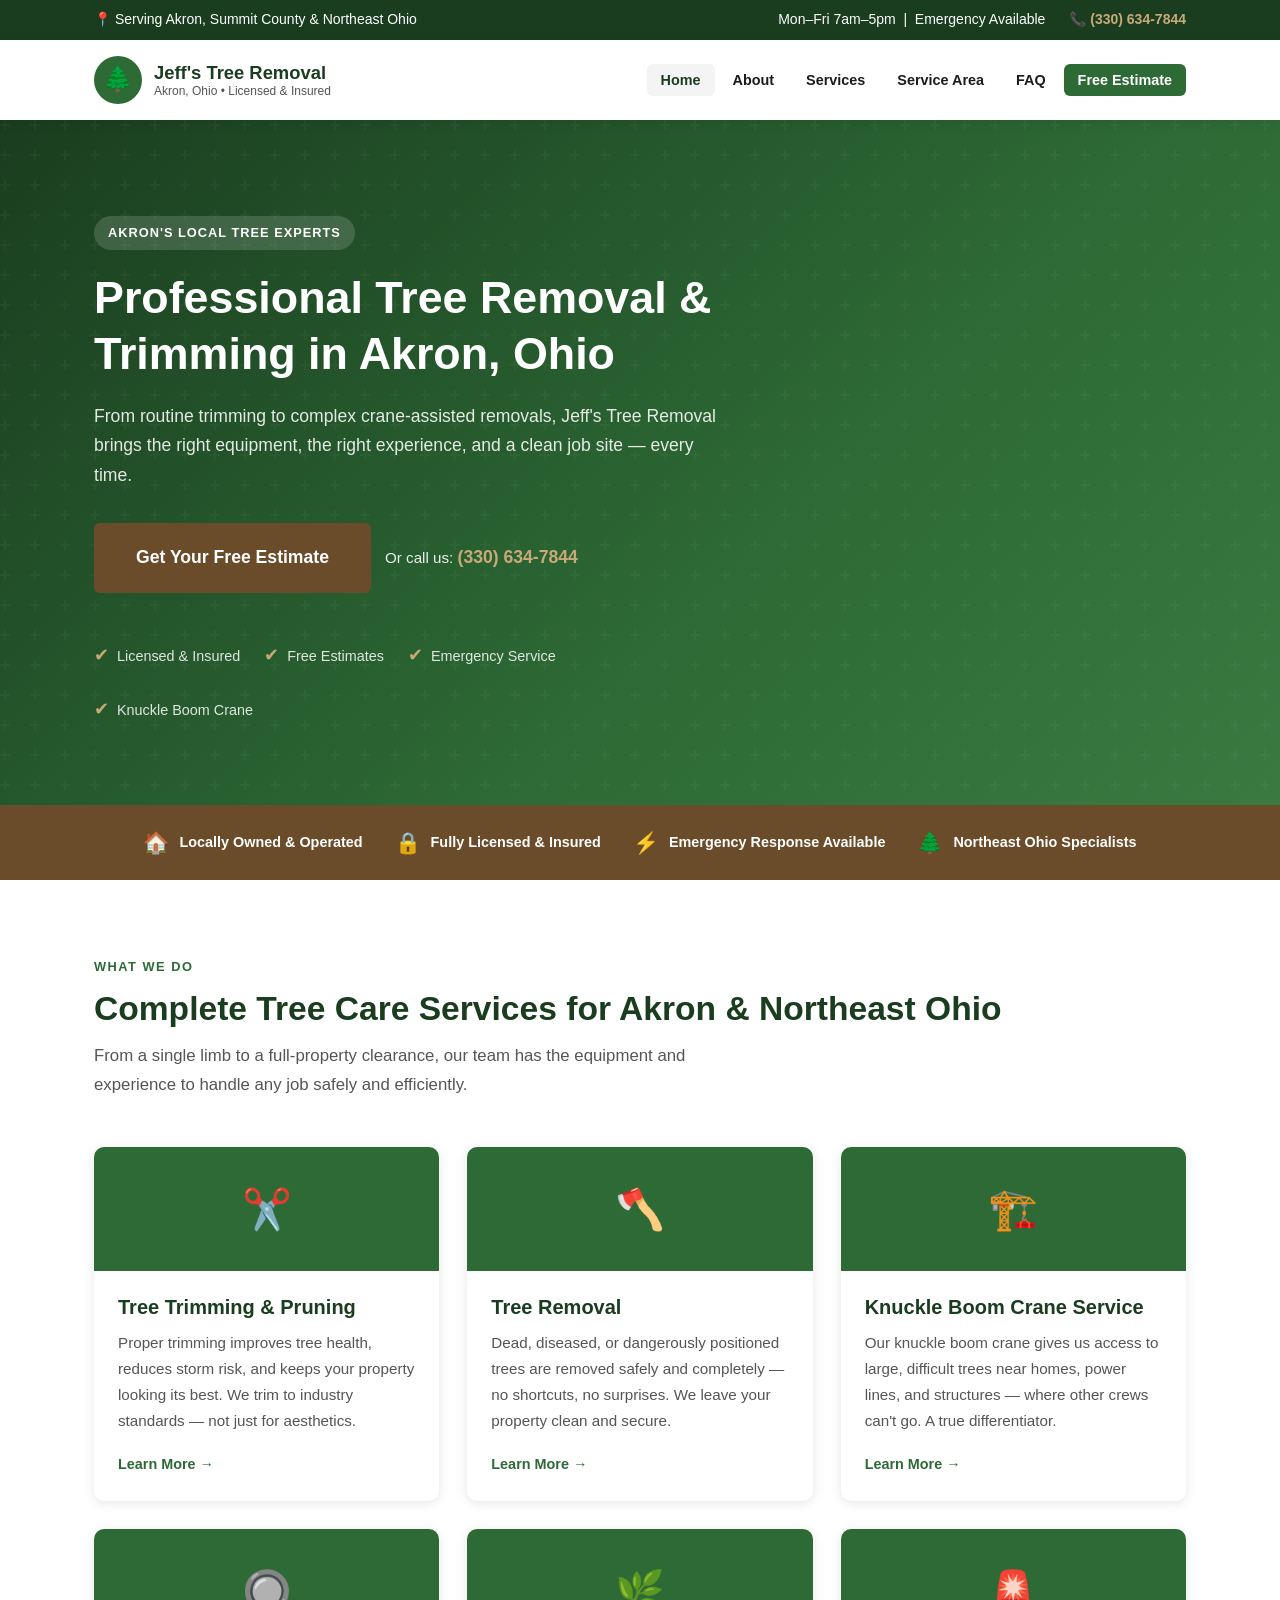
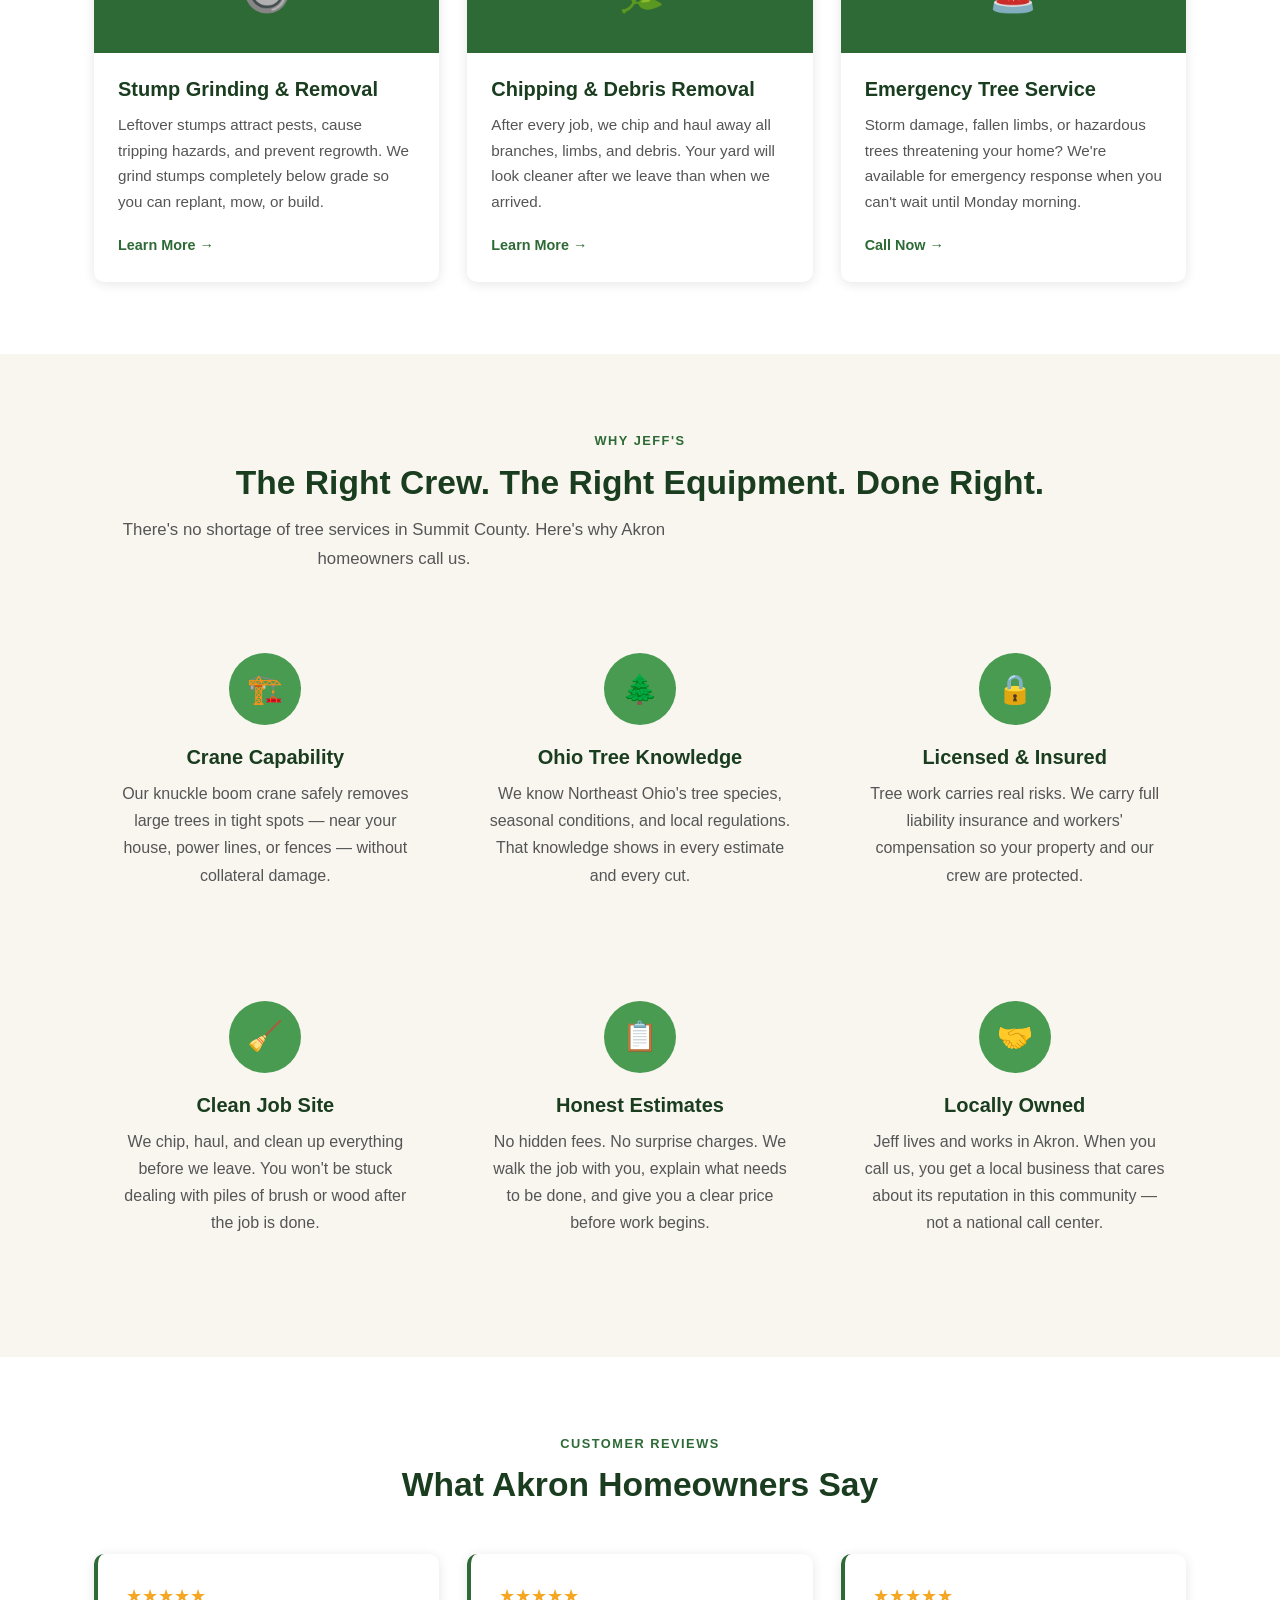
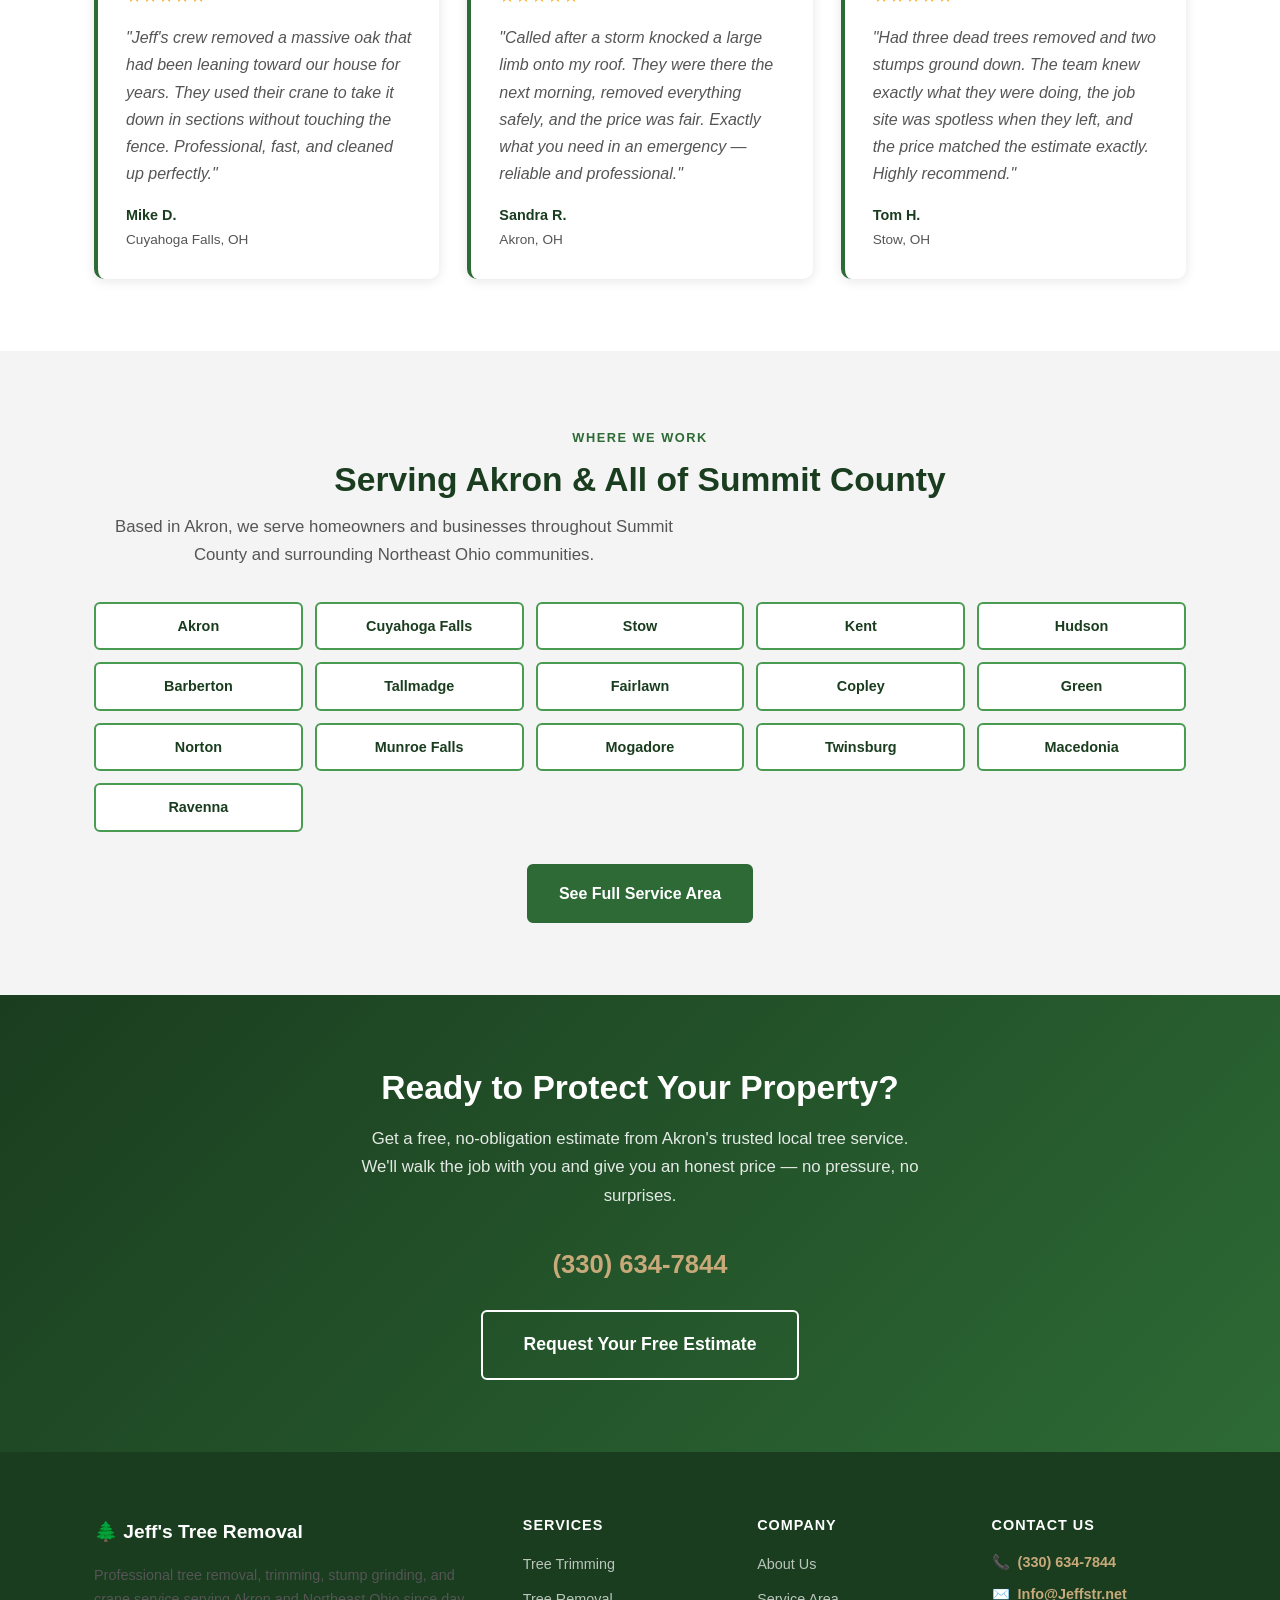
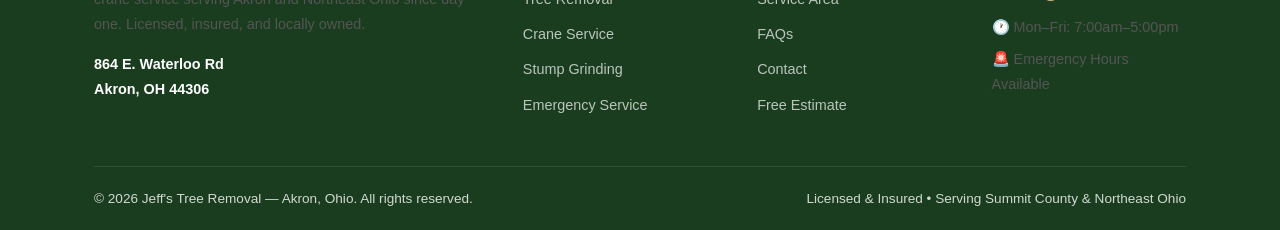
==== index.html @ 631e23ee "Add remaining pages: crane-service, about, faq, service-area, contact, services + CSS updates" ====
<!DOCTYPE html>
<html lang="en">
<head>
  <meta charset="UTF-8">
  <meta name="viewport" content="width=device-width, initial-scale=1.0">
  <title>Tree Removal &amp; Trimming in Akron, OH | Jeff's Tree Removal</title>
  <meta name="description" content="Jeff's Tree Removal provides professional tree trimming, tree removal, stump grinding, and knuckle boom crane service throughout Akron and Northeast Ohio. Call (330) 634-7844 for a free estimate.">
  <link rel="canonical" href="https://www.jeffstr.net/">
  <link rel="stylesheet" href="styles.css">
  <script type="application/ld+json">
  {
    "@context": "https://schema.org",
    "@type": "LocalBusiness",
    "@id": "https://www.jeffstr.net",
    "name": "Jeff's Tree Removal",
    "url": "https://www.jeffstr.net",
    "telephone": "(330) 634-7844",
    "email": "Info@Jeffstr.net",
    "address": {
      "@type": "PostalAddress",
      "streetAddress": "864 E. Waterloo Rd",
      "addressLocality": "Akron",
      "addressRegion": "OH",
      "postalCode": "44306",
      "addressCountry": "US"
    },
    "geo": {
      "@type": "GeoCoordinates",
      "latitude": 41.0534,
      "longitude": -81.4853
    },
    "openingHoursSpecification": [
      {
        "@type": "OpeningHoursSpecification",
        "dayOfWeek": ["Monday","Tuesday","Wednesday","Thursday","Friday"],
        "opens": "07:00",
        "closes": "17:00"
      }
    ],
    "priceRange": "$$",
    "servesCuisine": null,
    "areaServed": ["Akron, OH","Cuyahoga Falls, OH","Stow, OH","Kent, OH","Hudson, OH","Barberton, OH","Tallmadge, OH","Fairlawn, OH","Copley, OH","Summit County, OH"],
    "hasOfferCatalog": {
      "@type": "OfferCatalog",
      "name": "Tree Services",
      "itemListElement": [
        {"@type": "Offer", "itemOffered": {"@type": "Service", "name": "Tree Trimming"}},
        {"@type": "Offer", "itemOffered": {"@type": "Service", "name": "Tree Removal"}},
        {"@type": "Offer", "itemOffered": {"@type": "Service", "name": "Stump Grinding"}},
        {"@type": "Offer", "itemOffered": {"@type": "Service", "name": "Knuckle Boom Crane Service"}},
        {"@type": "Offer", "itemOffered": {"@type": "Service", "name": "Emergency Tree Service"}}
      ]
    },
    "sameAs": ["https://www.facebook.com/jeffstreeremoval"]
  }
  </script>
</head>
<body>

  <!-- Top Bar -->
  <div class="topbar">
    <div class="container">
      <span>📍 Serving Akron, Summit County &amp; Northeast Ohio</span>
      <div class="topbar-items">
        <span>Mon–Fri 7am–5pm &nbsp;|&nbsp; Emergency Available</span>
        <a href="tel:3306347844">📞 (330) 634-7844</a>
      </div>
    </div>
  </div>

  <!-- Header -->
  <header class="site-header">
    <div class="header-inner">
      <a href="index.html" class="site-logo">
        <div class="logo-icon">🌲</div>
        <div class="logo-text">
          <div class="logo-name">Jeff's Tree Removal</div>
          <div class="logo-tag">Akron, Ohio &bull; Licensed &amp; Insured</div>
        </div>
      </a>
      <nav>
        <button class="menu-toggle" onclick="document.querySelector('nav ul').classList.toggle('open')">☰</button>
        <ul>
          <li><a href="index.html" class="active">Home</a></li>
          <li><a href="about.html">About</a></li>
          <li><a href="services.html">Services</a></li>
          <li><a href="service-area.html">Service Area</a></li>
          <li><a href="faq.html">FAQ</a></li>
          <li><a href="contact.html" class="nav-cta">Free Estimate</a></li>
        </ul>
      </nav>
    </div>
  </header>

  <!-- Hero -->
  <section class="hero">
    <div class="container">
      <div class="hero-content">
        <div class="hero-badge">Akron's Local Tree Experts</div>
        <h1>Professional Tree Removal &amp; Trimming in Akron, Ohio</h1>
        <p>From routine trimming to complex crane-assisted removals, Jeff's Tree Removal brings the right equipment, the right experience, and a clean job site — every time.</p>
        <div class="hero-actions">
          <a href="contact.html" class="btn btn-earth btn-lg">Get Your Free Estimate</a>
          <div class="hero-phone">Or call us: <a href="tel:3306347844">(330) 634-7844</a></div>
        </div>
        <div class="hero-features">
          <div class="hero-feature"><span class="icon">✔</span> Licensed &amp; Insured</div>
          <div class="hero-feature"><span class="icon">✔</span> Free Estimates</div>
          <div class="hero-feature"><span class="icon">✔</span> Emergency Service</div>
          <div class="hero-feature"><span class="icon">✔</span> Knuckle Boom Crane</div>
        </div>
      </div>
    </div>
  </section>

  <!-- Trust Bar -->
  <div class="trust-bar">
    <div class="container">
      <div class="trust-item"><span class="icon">🏠</span> Locally Owned &amp; Operated</div>
      <div class="trust-item"><span class="icon">🔒</span> Fully Licensed &amp; Insured</div>
      <div class="trust-item"><span class="icon">⚡</span> Emergency Response Available</div>
      <div class="trust-item"><span class="icon">🌲</span> Northeast Ohio Specialists</div>
    </div>
  </div>

  <!-- Services -->
  <section class="section">
    <div class="container">
      <div class="section-header">
        <div class="section-eyebrow">What We Do</div>
        <h2>Complete Tree Care Services for Akron &amp; Northeast Ohio</h2>
        <p>From a single limb to a full-property clearance, our team has the equipment and experience to handle any job safely and efficiently.</p>
      </div>
      <div class="services-grid">
        <div class="service-card">
          <div class="service-card-icon">✂️</div>
          <div class="service-card-body">
            <h3>Tree Trimming &amp; Pruning</h3>
            <p>Proper trimming improves tree health, reduces storm risk, and keeps your property looking its best. We trim to industry standards — not just for aesthetics.</p>
            <a href="tree-trimming.html" class="learn-more">Learn More →</a>
          </div>
        </div>
        <div class="service-card">
          <div class="service-card-icon">🪓</div>
          <div class="service-card-body">
            <h3>Tree Removal</h3>
            <p>Dead, diseased, or dangerously positioned trees are removed safely and completely — no shortcuts, no surprises. We leave your property clean and secure.</p>
            <a href="tree-removal.html" class="learn-more">Learn More →</a>
          </div>
        </div>
        <div class="service-card">
          <div class="service-card-icon">🏗️</div>
          <div class="service-card-body">
            <h3>Knuckle Boom Crane Service</h3>
            <p>Our knuckle boom crane gives us access to large, difficult trees near homes, power lines, and structures — where other crews can't go. A true differentiator.</p>
            <a href="crane-service.html" class="learn-more">Learn More →</a>
          </div>
        </div>
        <div class="service-card">
          <div class="service-card-icon">🔘</div>
          <div class="service-card-body">
            <h3>Stump Grinding &amp; Removal</h3>
            <p>Leftover stumps attract pests, cause tripping hazards, and prevent regrowth. We grind stumps completely below grade so you can replant, mow, or build.</p>
            <a href="stump-grinding.html" class="learn-more">Learn More →</a>
          </div>
        </div>
        <div class="service-card">
          <div class="service-card-icon">🌿</div>
          <div class="service-card-body">
            <h3>Chipping &amp; Debris Removal</h3>
            <p>After every job, we chip and haul away all branches, limbs, and debris. Your yard will look cleaner after we leave than when we arrived.</p>
            <a href="services.html" class="learn-more">Learn More →</a>
          </div>
        </div>
        <div class="service-card">
          <div class="service-card-icon">🚨</div>
          <div class="service-card-body">
            <h3>Emergency Tree Service</h3>
            <p>Storm damage, fallen limbs, or hazardous trees threatening your home? We're available for emergency response when you can't wait until Monday morning.</p>
            <a href="contact.html" class="learn-more">Call Now →</a>
          </div>
        </div>
      </div>
    </div>
  </section>

  <!-- Why Us -->
  <section class="section section-light">
    <div class="container">
      <div class="section-header text-center">
        <div class="section-eyebrow">Why Jeff's</div>
        <h2>The Right Crew. The Right Equipment. Done Right.</h2>
        <p>There's no shortage of tree services in Summit County. Here's why Akron homeowners call us.</p>
      </div>
      <div class="why-grid">
        <div class="why-item">
          <div class="why-icon">🏗️</div>
          <h3>Crane Capability</h3>
          <p>Our knuckle boom crane safely removes large trees in tight spots — near your house, power lines, or fences — without collateral damage.</p>
        </div>
        <div class="why-item">
          <div class="why-icon">🌲</div>
          <h3>Ohio Tree Knowledge</h3>
          <p>We know Northeast Ohio's tree species, seasonal conditions, and local regulations. That knowledge shows in every estimate and every cut.</p>
        </div>
        <div class="why-item">
          <div class="why-icon">🔒</div>
          <h3>Licensed &amp; Insured</h3>
          <p>Tree work carries real risks. We carry full liability insurance and workers' compensation so your property and our crew are protected.</p>
        </div>
        <div class="why-item">
          <div class="why-icon">🧹</div>
          <h3>Clean Job Site</h3>
          <p>We chip, haul, and clean up everything before we leave. You won't be stuck dealing with piles of brush or wood after the job is done.</p>
        </div>
        <div class="why-item">
          <div class="why-icon">📋</div>
          <h3>Honest Estimates</h3>
          <p>No hidden fees. No surprise charges. We walk the job with you, explain what needs to be done, and give you a clear price before work begins.</p>
        </div>
        <div class="why-item">
          <div class="why-icon">🤝</div>
          <h3>Locally Owned</h3>
          <p>Jeff lives and works in Akron. When you call us, you get a local business that cares about its reputation in this community — not a national call center.</p>
        </div>
      </div>
    </div>
  </section>

  <!-- Testimonials -->
  <section class="section">
    <div class="container">
      <div class="section-header text-center">
        <div class="section-eyebrow">Customer Reviews</div>
        <h2>What Akron Homeowners Say</h2>
      </div>
      <div class="testimonials-grid">
        <div class="testimonial-card">
          <div class="testimonial-stars">★★★★★</div>
          <p class="testimonial-text">"Jeff's crew removed a massive oak that had been leaning toward our house for years. They used their crane to take it down in sections without touching the fence. Professional, fast, and cleaned up perfectly."</p>
          <div class="testimonial-author">Mike D.</div>
          <div class="testimonial-location">Cuyahoga Falls, OH</div>
        </div>
        <div class="testimonial-card">
          <div class="testimonial-stars">★★★★★</div>
          <p class="testimonial-text">"Called after a storm knocked a large limb onto my roof. They were there the next morning, removed everything safely, and the price was fair. Exactly what you need in an emergency — reliable and professional."</p>
          <div class="testimonial-author">Sandra R.</div>
          <div class="testimonial-location">Akron, OH</div>
        </div>
        <div class="testimonial-card">
          <div class="testimonial-stars">★★★★★</div>
          <p class="testimonial-text">"Had three dead trees removed and two stumps ground down. The team knew exactly what they were doing, the job site was spotless when they left, and the price matched the estimate exactly. Highly recommend."</p>
          <div class="testimonial-author">Tom H.</div>
          <div class="testimonial-location">Stow, OH</div>
        </div>
      </div>
    </div>
  </section>

  <!-- Service Area -->
  <section class="section section-gray">
    <div class="container">
      <div class="section-header text-center">
        <div class="section-eyebrow">Where We Work</div>
        <h2>Serving Akron &amp; All of Summit County</h2>
        <p>Based in Akron, we serve homeowners and businesses throughout Summit County and surrounding Northeast Ohio communities.</p>
      </div>
      <div class="area-grid">
        <div class="area-tag">Akron</div>
        <div class="area-tag">Cuyahoga Falls</div>
        <div class="area-tag">Stow</div>
        <div class="area-tag">Kent</div>
        <div class="area-tag">Hudson</div>
        <div class="area-tag">Barberton</div>
        <div class="area-tag">Tallmadge</div>
        <div class="area-tag">Fairlawn</div>
        <div class="area-tag">Copley</div>
        <div class="area-tag">Green</div>
        <div class="area-tag">Norton</div>
        <div class="area-tag">Munroe Falls</div>
        <div class="area-tag">Mogadore</div>
        <div class="area-tag">Twinsburg</div>
        <div class="area-tag">Macedonia</div>
        <div class="area-tag">Ravenna</div>
      </div>
      <div class="text-center mt-2">
        <a href="service-area.html" class="btn btn-primary">See Full Service Area</a>
      </div>
    </div>
  </section>

  <!-- CTA -->
  <section class="cta-section">
    <div class="container">
      <h2>Ready to Protect Your Property?</h2>
      <p>Get a free, no-obligation estimate from Akron's trusted local tree service. We'll walk the job with you and give you an honest price — no pressure, no surprises.</p>
      <span class="cta-phone"><a href="tel:3306347844">(330) 634-7844</a></span>
      <a href="contact.html" class="btn btn-secondary btn-lg">Request Your Free Estimate</a>
    </div>
  </section>

  <!-- Footer -->
  <footer class="site-footer">
    <div class="footer-main">
      <div class="container">
        <div class="footer-grid">
          <div class="footer-brand">
            <div class="logo-name">🌲 Jeff's Tree Removal</div>
            <p>Professional tree removal, trimming, stump grinding, and crane service serving Akron and Northeast Ohio since day one. Licensed, insured, and locally owned.</p>
            <p style="margin-top:12px"><strong style="color:white">864 E. Waterloo Rd<br>Akron, OH 44306</strong></p>
          </div>
          <div class="footer-col">
            <h4>Services</h4>
            <ul>
              <li><a href="tree-trimming.html">Tree Trimming</a></li>
              <li><a href="tree-removal.html">Tree Removal</a></li>
              <li><a href="crane-service.html">Crane Service</a></li>
              <li><a href="stump-grinding.html">Stump Grinding</a></li>
              <li><a href="contact.html">Emergency Service</a></li>
            </ul>
          </div>
          <div class="footer-col">
            <h4>Company</h4>
            <ul>
              <li><a href="about.html">About Us</a></li>
              <li><a href="service-area.html">Service Area</a></li>
              <li><a href="faq.html">FAQs</a></li>
              <li><a href="contact.html">Contact</a></li>
              <li><a href="contact.html">Free Estimate</a></li>
            </ul>
          </div>
          <div class="footer-col footer-contact">
            <h4>Contact Us</h4>
            <p>📞 <a href="tel:3306347844">(330) 634-7844</a></p>
            <p>✉️ <a href="mailto:Info@Jeffstr.net">Info@Jeffstr.net</a></p>
            <p>🕐 Mon–Fri: 7:00am–5:00pm</p>
            <p>🚨 Emergency Hours Available</p>
          </div>
        </div>
      </div>
    </div>
    <div class="container">
      <div class="footer-bottom">
        <span>© 2026 Jeff's Tree Removal — Akron, Ohio. All rights reserved.</span>
        <span>Licensed &amp; Insured &bull; Serving Summit County &amp; Northeast Ohio</span>
      </div>
    </div>
  </footer>

</body>
</html>
---- styles.css ----
/* Jeff's Tree Removal — Professional Stylesheet */
:root {
  --green-dark: #1a3d1f;
  --green-mid: #2d6a35;
  --green-light: #4a9b52;
  --green-accent: #5cb85c;
  --earth: #6b4c2a;
  --earth-light: #c8a97a;
  --cream: #f9f6f0;
  --white: #ffffff;
  --gray-light: #f4f4f4;
  --gray-mid: #e0e0e0;
  --gray-text: #555555;
  --dark: #1c1c1c;
  --shadow: 0 2px 12px rgba(0,0,0,0.10);
  --shadow-lg: 0 6px 30px rgba(0,0,0,0.15);
  --radius: 6px;
  --font-main: 'Segoe UI', Helvetica, Arial, sans-serif;
}

/* Reset & Base */
*, *::before, *::after { box-sizing: border-box; margin: 0; padding: 0; }
html { scroll-behavior: smooth; }
body { font-family: var(--font-main); color: var(--dark); background: var(--white); line-height: 1.7; font-size: 16px; }
img { max-width: 100%; height: auto; display: block; }
a { color: var(--green-mid); text-decoration: none; }
a:hover { color: var(--green-dark); text-decoration: underline; }
ul { list-style: none; }

/* Typography */
h1, h2, h3, h4 { font-weight: 700; line-height: 1.25; color: var(--green-dark); }
h1 { font-size: clamp(1.8rem, 4vw, 2.8rem); }
h2 { font-size: clamp(1.5rem, 3vw, 2.1rem); }
h3 { font-size: 1.25rem; }
p { margin-bottom: 1rem; color: var(--gray-text); }

/* Utility */
.container { max-width: 1140px; margin: 0 auto; padding: 0 24px; }
.section { padding: 72px 0; }
.section-light { background: var(--cream); }
.section-dark { background: var(--green-dark); }
.section-gray { background: var(--gray-light); }
.text-center { text-align: center; }
.text-white { color: var(--white) !important; }
.text-white p, .text-white h2 { color: var(--white); }
.mt-1 { margin-top: 1rem; }
.mt-2 { margin-top: 2rem; }
.mb-1 { margin-bottom: 1rem; }
.mb-2 { margin-bottom: 2rem; }

/* Buttons */
.btn { display: inline-block; padding: 14px 30px; border-radius: var(--radius); font-weight: 700; font-size: 1rem; cursor: pointer; transition: all 0.2s ease; border: 2px solid transparent; text-decoration: none !important; }
.btn-primary { background: var(--green-mid); color: var(--white); border-color: var(--green-mid); }
.btn-primary:hover { background: var(--green-dark); border-color: var(--green-dark); color: var(--white); }
.btn-secondary { background: transparent; color: var(--white); border-color: var(--white); }
.btn-secondary:hover { background: var(--white); color: var(--green-dark); }
.btn-earth { background: var(--earth); color: var(--white); border-color: var(--earth); }
.btn-earth:hover { background: #5a3e22; border-color: #5a3e22; color: var(--white); }
.btn-lg { padding: 18px 40px; font-size: 1.1rem; }

/* Top Bar */
.topbar { background: var(--green-dark); color: var(--white); padding: 8px 0; font-size: 0.875rem; }
.topbar .container { display: flex; justify-content: space-between; align-items: center; gap: 12px; flex-wrap: wrap; }
.topbar a { color: var(--earth-light); font-weight: 600; }
.topbar a:hover { color: var(--white); text-decoration: none; }
.topbar-items { display: flex; gap: 24px; align-items: center; }

/* Header / Nav */
.site-header { background: var(--white); box-shadow: var(--shadow); position: sticky; top: 0; z-index: 1000; }
.header-inner { display: flex; align-items: center; justify-content: space-between; padding: 16px 24px; max-width: 1140px; margin: 0 auto; }
.site-logo { display: flex; align-items: center; gap: 12px; text-decoration: none !important; }
.site-logo .logo-icon { width: 48px; height: 48px; background: var(--green-mid); border-radius: 50%; display: flex; align-items: center; justify-content: center; color: white; font-size: 1.5rem; }
.site-logo .logo-text { line-height: 1.2; }
.site-logo .logo-name { font-size: 1.15rem; font-weight: 700; color: var(--green-dark); }
.site-logo .logo-tag { font-size: 0.75rem; color: var(--gray-text); }
nav ul { display: flex; gap: 4px; align-items: center; }
nav a { padding: 8px 14px; border-radius: var(--radius); color: var(--dark); font-weight: 600; font-size: 0.9rem; transition: background 0.2s; }
nav a:hover, nav a.active { background: var(--gray-light); color: var(--green-dark); text-decoration: none; }
.nav-cta { background: var(--green-mid) !important; color: var(--white) !important; border-radius: var(--radius) !important; }
.nav-cta:hover { background: var(--green-dark) !important; }
.menu-toggle { display: none; background: none; border: none; font-size: 1.5rem; cursor: pointer; color: var(--green-dark); }

/* Hero */
.hero { background: linear-gradient(135deg, var(--green-dark) 0%, var(--green-mid) 60%, #3a7a40 100%); color: var(--white); padding: 96px 0 80px; position: relative; overflow: hidden; }
.hero::before { content: ''; position: absolute; inset: 0; background: url("data:image/svg+xml,%3Csvg width='60' height='60' viewBox='0 0 60 60' xmlns='http://www.w3.org/2000/svg'%3E%3Cg fill='none' fill-rule='evenodd'%3E%3Cg fill='%23ffffff' fill-opacity='0.03'%3E%3Cpath d='M36 34v-4h-2v4h-4v2h4v4h2v-4h4v-2h-4zm0-30V0h-2v4h-4v2h4v4h2V6h4V4h-4zM6 34v-4H4v4H0v2h4v4h2v-4h4v-2H6zM6 4V0H4v4H0v2h4v4h2V6h4V4H6z'/%3E%3C/g%3E%3C/g%3E%3C/svg%3E"); }
.hero .container { position: relative; z-index: 1; }
.hero-content { max-width: 640px; }
.hero-badge { display: inline-block; background: rgba(255,255,255,0.15); color: var(--white); padding: 6px 14px; border-radius: 20px; font-size: 0.8rem; font-weight: 700; text-transform: uppercase; letter-spacing: 1px; margin-bottom: 20px; }
.hero h1 { color: var(--white); margin-bottom: 20px; }
.hero p { color: rgba(255,255,255,0.88); font-size: 1.1rem; margin-bottom: 32px; }
.hero-actions { display: flex; gap: 14px; flex-wrap: wrap; align-items: center; }
.hero-phone { color: rgba(255,255,255,0.9); font-size: 0.95rem; }
.hero-phone a { color: var(--earth-light); font-weight: 700; font-size: 1.1rem; }
.hero-features { display: flex; gap: 24px; margin-top: 48px; flex-wrap: wrap; }
.hero-feature { display: flex; align-items: center; gap: 8px; color: rgba(255,255,255,0.85); font-size: 0.9rem; }
.hero-feature .icon { color: var(--earth-light); font-size: 1.1rem; }

/* Trust Bar */
.trust-bar { background: var(--earth); padding: 20px 0; }
.trust-bar .container { display: flex; gap: 32px; align-items: center; justify-content: center; flex-wrap: wrap; }
.trust-item { display: flex; align-items: center; gap: 10px; color: var(--white); font-size: 0.9rem; font-weight: 600; }
.trust-item .icon { font-size: 1.3rem; color: var(--earth-light); }

/* Services Grid */
.services-grid { display: grid; grid-template-columns: repeat(auto-fill, minmax(300px, 1fr)); gap: 28px; margin-top: 48px; }
.service-card { background: var(--white); border-radius: 10px; box-shadow: var(--shadow); overflow: hidden; transition: transform 0.2s, box-shadow 0.2s; }
.service-card:hover { transform: translateY(-4px); box-shadow: var(--shadow-lg); }
.service-card-icon { background: var(--green-mid); color: var(--white); padding: 28px; font-size: 2.5rem; text-align: center; }
.service-card-body { padding: 24px; }
.service-card h3 { color: var(--green-dark); margin-bottom: 10px; }
.service-card p { margin-bottom: 16px; font-size: 0.95rem; }
.service-card .learn-more { color: var(--green-mid); font-weight: 700; font-size: 0.9rem; }
.service-card .learn-more:hover { color: var(--green-dark); }

/* Section Headers */
.section-header { margin-bottom: 16px; }
.section-eyebrow { display: inline-block; color: var(--green-mid); font-weight: 700; font-size: 0.8rem; text-transform: uppercase; letter-spacing: 1.5px; margin-bottom: 10px; }
.section-header h2 { margin-bottom: 12px; }
.section-header p { max-width: 600px; font-size: 1.05rem; }

/* Why Us / Feature List */
.why-grid { display: grid; grid-template-columns: repeat(auto-fill, minmax(260px, 1fr)); gap: 32px; margin-top: 48px; }
.why-item { text-align: center; padding: 32px 20px; }
.why-icon { width: 72px; height: 72px; background: var(--green-light); border-radius: 50%; display: flex; align-items: center; justify-content: center; font-size: 1.8rem; margin: 0 auto 20px; color: var(--white); }
.why-item h3 { color: var(--green-dark); margin-bottom: 10px; }

/* CTA Section */
.cta-section { background: linear-gradient(135deg, var(--green-dark), var(--green-mid)); padding: 72px 0; text-align: center; }
.cta-section h2 { color: var(--white); margin-bottom: 16px; }
.cta-section p { color: rgba(255,255,255,0.88); max-width: 560px; margin: 0 auto 32px; font-size: 1.05rem; }
.cta-phone { font-size: 1.6rem; font-weight: 700; color: var(--earth-light); display: block; margin-bottom: 24px; }
.cta-phone a { color: inherit; }

/* Service Area */
.area-grid { display: grid; grid-template-columns: repeat(auto-fill, minmax(180px, 1fr)); gap: 12px; margin-top: 32px; }
.area-tag { background: var(--white); border: 2px solid var(--green-light); border-radius: var(--radius); padding: 10px 16px; text-align: center; font-weight: 600; color: var(--green-dark); font-size: 0.9rem; }

/* Testimonials */
.testimonials-grid { display: grid; grid-template-columns: repeat(auto-fill, minmax(300px, 1fr)); gap: 28px; margin-top: 48px; }
.testimonial-card { background: var(--white); border-radius: 10px; padding: 28px; box-shadow: var(--shadow); border-left: 4px solid var(--green-mid); }
.testimonial-stars { color: #f5a623; font-size: 1.1rem; margin-bottom: 12px; }
.testimonial-text { font-style: italic; color: var(--gray-text); margin-bottom: 16px; }
.testimonial-author { font-weight: 700; color: var(--green-dark); font-size: 0.9rem; }
.testimonial-location { color: var(--gray-text); font-size: 0.85rem; }

/* FAQ */
.faq-list { margin-top: 40px; }
.faq-item { border: 1px solid var(--gray-mid); border-radius: var(--radius); margin-bottom: 12px; overflow: hidden; }
.faq-question { padding: 20px 24px; font-weight: 700; color: var(--green-dark); cursor: pointer; display: flex; justify-content: space-between; align-items: center; background: var(--white); transition: background 0.2s; }
.faq-question:hover { background: var(--gray-light); }
.faq-answer { padding: 0 24px; max-height: 0; overflow: hidden; transition: max-height 0.3s ease, padding 0.3s ease; background: var(--cream); }
.faq-answer.open { max-height: 400px; padding: 20px 24px; }
.faq-toggle { font-size: 1.2rem; color: var(--green-mid); transition: transform 0.3s; }
.faq-item.open .faq-toggle { transform: rotate(45deg); }

/* About */
.about-grid { display: grid; grid-template-columns: 1fr 1fr; gap: 56px; align-items: center; margin-top: 48px; }
.about-list { margin-top: 20px; }
.about-list li { display: flex; gap: 12px; margin-bottom: 14px; align-items: flex-start; }
.about-list .check { color: var(--green-mid); font-size: 1.1rem; flex-shrink: 0; margin-top: 2px; }
.values-grid { display: grid; grid-template-columns: 1fr 1fr; gap: 20px; margin-top: 32px; }
.value-card { background: var(--white); border-radius: var(--radius); padding: 20px; box-shadow: var(--shadow); }
.value-card h4 { color: var(--green-mid); margin-bottom: 6px; font-size: 1rem; }

/* Contact */
.contact-grid { display: grid; grid-template-columns: 1fr 1fr; gap: 56px; margin-top: 48px; }
.contact-info-item { display: flex; gap: 16px; margin-bottom: 28px; align-items: flex-start; }
.contact-icon { width: 48px; height: 48px; background: var(--green-mid); border-radius: 50%; display: flex; align-items: center; justify-content: center; color: white; font-size: 1.2rem; flex-shrink: 0; }
.contact-info-item h4 { color: var(--green-dark); margin-bottom: 4px; }
.contact-form { background: var(--cream); padding: 36px; border-radius: 10px; box-shadow: var(--shadow); }
.form-group { margin-bottom: 20px; }
.form-group label { display: block; font-weight: 600; color: var(--green-dark); margin-bottom: 6px; font-size: 0.9rem; }
.form-group input, .form-group select, .form-group textarea { width: 100%; padding: 12px 16px; border: 1.5px solid var(--gray-mid); border-radius: var(--radius); font-size: 1rem; font-family: inherit; background: var(--white); transition: border-color 0.2s; }
.form-group input:focus, .form-group select:focus, .form-group textarea:focus { outline: none; border-color: var(--green-mid); }
.form-group textarea { min-height: 120px; resize: vertical; }
.form-row { display: grid; grid-template-columns: 1fr 1fr; gap: 16px; }

/* Service Page Hero */
.page-hero { background: linear-gradient(135deg, var(--green-dark), var(--green-mid)); padding: 64px 0; color: white; }
.page-hero h1 { color: white; margin-bottom: 14px; }
.page-hero p { color: rgba(255,255,255,0.88); max-width: 600px; font-size: 1.1rem; }
.breadcrumb { display: flex; gap: 8px; align-items: center; margin-bottom: 20px; font-size: 0.85rem; }
.breadcrumb a { color: rgba(255,255,255,0.7); }
.breadcrumb a:hover { color: white; text-decoration: none; }
.breadcrumb span { color: rgba(255,255,255,0.5); }

/* Content + Sidebar */
.content-layout { display: grid; grid-template-columns: 1fr 320px; gap: 48px; margin-top: 48px; }
.content-body h2 { margin-top: 36px; margin-bottom: 14px; }
.content-body h3 { margin-top: 24px; margin-bottom: 10px; }
.content-body ul, .content-body ol { padding-left: 20px; list-style: disc; margin-bottom: 1rem; }
.content-body li { margin-bottom: 8px; color: var(--gray-text); }
.content-sidebar { position: sticky; top: 80px; height: fit-content; }
.sidebar-cta { background: var(--green-dark); color: white; padding: 28px; border-radius: 10px; text-align: center; }
.sidebar-cta h3 { color: white; margin-bottom: 12px; font-size: 1.1rem; }
.sidebar-cta .phone { font-size: 1.4rem; font-weight: 700; color: var(--earth-light); display: block; margin: 16px 0; }
.sidebar-services { background: var(--cream); border-radius: 10px; padding: 24px; margin-top: 24px; }
.sidebar-services h4 { color: var(--green-dark); margin-bottom: 14px; font-size: 1rem; }
.sidebar-services ul { list-style: none; }
.sidebar-services li { margin-bottom: 8px; }
.sidebar-services a { color: var(--green-mid); font-weight: 600; font-size: 0.9rem; display: flex; align-items: center; gap: 6px; }
.sidebar-services a:hover { color: var(--green-dark); text-decoration: none; }

/* Footer */
.site-footer { background: var(--green-dark); color: rgba(255,255,255,0.8); }
.footer-main { padding: 64px 0 40px; }
.footer-grid { display: grid; grid-template-columns: 2fr 1fr 1fr 1fr; gap: 40px; }
.footer-brand .logo-name { font-size: 1.2rem; font-weight: 700; color: white; }
.footer-brand p { margin-top: 14px; font-size: 0.9rem; line-height: 1.7; }
.footer-col h4 { color: white; font-size: 0.9rem; text-transform: uppercase; letter-spacing: 1px; margin-bottom: 16px; }
.footer-col ul li { margin-bottom: 8px; }
.footer-col a { color: rgba(255,255,255,0.7); font-size: 0.9rem; }
.footer-col a:hover { color: white; text-decoration: none; }
.footer-contact p { font-size: 0.9rem; margin-bottom: 8px; display: flex; gap: 8px; align-items: flex-start; }
.footer-contact a { color: var(--earth-light); font-weight: 600; }
.footer-bottom { border-top: 1px solid rgba(255,255,255,0.1); padding: 20px 0; display: flex; justify-content: space-between; align-items: center; gap: 12px; flex-wrap: wrap; font-size: 0.85rem; }

/* Checklist / Process */
.process-steps { margin-top: 40px; }
.step { display: flex; gap: 24px; margin-bottom: 32px; }
.step-num { width: 48px; height: 48px; background: var(--green-mid); color: white; border-radius: 50%; display: flex; align-items: center; justify-content: center; font-weight: 700; font-size: 1.1rem; flex-shrink: 0; }
.step-body h3 { color: var(--green-dark); margin-bottom: 8px; }

/* Page Hero Content */
.page-hero-content { max-width: 680px; }
.page-hero-content h1 { color: white; margin-bottom: 14px; }
.page-hero-content p { color: rgba(255,255,255,0.88); font-size: 1.1rem; margin-bottom: 28px; }

/* Content Main (inner content area of content-layout) */
.content-main h2 { margin-top: 2.5rem; margin-bottom: 0.75rem; }
.content-main h2:first-child { margin-top: 0; }
.content-main h3 { margin-top: 1.5rem; margin-bottom: 0.5rem; }
.content-main ul, .content-main ol { padding-left: 22px; list-style: disc; margin-bottom: 1rem; }
.content-main ol { list-style: decimal; }
.content-main li { margin-bottom: 8px; color: var(--gray-text); }
.content-main p:last-child { margin-bottom: 0; }

/* Callout Box */
.callout-box { background: var(--cream); border-left: 4px solid var(--green-mid); border-radius: var(--radius); padding: 28px 32px; margin: 2.5rem 0; }
.callout-box h3 { color: var(--green-dark); margin-bottom: 10px; }
.callout-box p { margin-bottom: 16px; }

/* Sidebar Cards */
.sidebar-card { background: var(--cream); border-radius: 10px; padding: 24px; margin-bottom: 24px; }
.sidebar-card h3 { color: var(--green-dark); margin-bottom: 10px; font-size: 1rem; }
.sidebar-card p { font-size: 0.9rem; margin-bottom: 14px; }
.sidebar-links { list-style: none !important; padding-left: 0 !important; }
.sidebar-links li { margin-bottom: 8px; }
.sidebar-links a { color: var(--green-mid); font-weight: 600; font-size: 0.9rem; }
.sidebar-links a:hover { color: var(--green-dark); }

/* Button Variants */
.btn-block { display: block; text-align: center; width: 100%; }
.btn-outline { background: transparent; color: var(--green-mid); border-color: var(--green-mid); }
.btn-outline:hover { background: var(--green-mid); color: var(--white); }

/* About Features */
.about-features { margin: 2rem 0; }
.about-feature { display: flex; gap: 20px; margin-bottom: 2rem; align-items: flex-start; }
.about-feature-icon { font-size: 2rem; flex-shrink: 0; width: 56px; height: 56px; background: var(--green-light); border-radius: 50%; display: flex; align-items: center; justify-content: center; }
.about-feature h3 { color: var(--green-dark); margin-bottom: 8px; font-size: 1.1rem; }

/* FAQ Page (non-accordion) */
.faq-group { margin-bottom: 3rem; }
.faq-group h2 { border-bottom: 2px solid var(--green-light); padding-bottom: 12px; margin-bottom: 1.5rem; }
.faq-item { margin-bottom: 2rem; }
.faq-item h3 { color: var(--green-dark); font-size: 1.1rem; margin-bottom: 0.5rem; }

/* Service Area Page */
.area-section { margin-bottom: 3rem; }
.area-section h3 { color: var(--green-dark); font-size: 1.2rem; margin-bottom: 1.25rem; }
.area-grid-lg { display: grid; grid-template-columns: repeat(auto-fill, minmax(280px, 1fr)); gap: 20px; }
.area-card { background: var(--cream); border-radius: var(--radius); padding: 22px; border-top: 3px solid var(--green-mid); }
.area-card h4 { color: var(--green-dark); margin-bottom: 8px; }
.area-card p { font-size: 0.9rem; margin-bottom: 12px; }
.area-link { color: var(--green-mid); font-weight: 700; font-size: 0.88rem; }
.area-link:hover { color: var(--green-dark); }
.area-tags-large { display: flex; flex-wrap: wrap; gap: 10px; margin-top: 1rem; }
.area-tags-large .area-tag { min-width: auto; }

/* Contact Page */
.contact-layout { display: grid; grid-template-columns: 1fr 1fr; gap: 56px; margin-top: 40px; }
.contact-cards { display: grid; grid-template-columns: 1fr 1fr; gap: 16px; margin: 1.5rem 0 2rem; }
.contact-card { background: var(--cream); border-radius: var(--radius); padding: 20px; display: flex; gap: 14px; align-items: flex-start; }
.contact-card-icon { font-size: 1.5rem; flex-shrink: 0; width: 44px; height: 44px; background: var(--green-mid); border-radius: 50%; display: flex; align-items: center; justify-content: center; }
.contact-card-body h3 { color: var(--green-dark); font-size: 0.95rem; margin-bottom: 4px; }
.contact-card-body p { font-size: 0.88rem; margin-bottom: 4px; }
.contact-note { font-size: 0.8rem !important; color: #888 !important; }
.emergency-callout { background: #fff3cd; border: 2px solid #ffc107; border-radius: var(--radius); padding: 24px; margin: 2rem 0; }
.emergency-callout h3 { color: var(--green-dark); margin-bottom: 10px; }
.emergency-callout p { margin-bottom: 16px; }
.contact-form-wrap { background: var(--cream); border-radius: 10px; padding: 36px; box-shadow: var(--shadow); height: fit-content; }
.contact-form-wrap h2 { margin-bottom: 8px; }
.contact-form-wrap > p { margin-bottom: 1.5rem; }
.process-steps { margin-top: 1.5rem; }
.process-step { display: flex; gap: 18px; margin-bottom: 24px; align-items: flex-start; }
.step-number { width: 40px; height: 40px; background: var(--green-mid); color: white; border-radius: 50%; display: flex; align-items: center; justify-content: center; font-weight: 700; font-size: 1rem; flex-shrink: 0; }
.step-body h4 { color: var(--green-dark); margin-bottom: 4px; }
.step-body p { font-size: 0.9rem; }
.form-check { display: flex; gap: 10px; align-items: center; }
.form-check input { width: auto; }
.form-check label { font-weight: 400; color: var(--gray-text); font-size: 0.9rem; margin: 0; }
.form-note { font-size: 0.85rem; color: var(--gray-text); text-align: center; margin-top: 14px; margin-bottom: 0; }
.required { color: var(--earth); }
.contact-form { display: flex; flex-direction: column; }
.contact-form .btn { margin-top: 8px; }

/* Services Overview Page */
.service-detail-card { display: flex; gap: 28px; background: var(--white); border-radius: 10px; box-shadow: var(--shadow); padding: 36px; margin-bottom: 28px; align-items: flex-start; transition: box-shadow 0.2s; }
.service-detail-card:hover { box-shadow: var(--shadow-lg); }
.service-detail-icon { font-size: 2.5rem; width: 72px; height: 72px; background: var(--green-mid); border-radius: 50%; display: flex; align-items: center; justify-content: center; flex-shrink: 0; }
.service-detail-body { flex: 1; }
.service-detail-body h2 { margin-bottom: 12px; margin-top: 0; }
.service-detail-body ul { padding-left: 20px; list-style: disc; margin-bottom: 1.25rem; }
.service-detail-body li { margin-bottom: 6px; color: var(--gray-text); }
.service-detail-body p { margin-bottom: 0.75rem; }

/* Responsive */
@media (max-width: 900px) {
  .footer-grid { grid-template-columns: 1fr 1fr; }
  .about-grid, .contact-grid { grid-template-columns: 1fr; }
  .content-layout { grid-template-columns: 1fr; }
  .content-sidebar { position: static; }
}
@media (max-width: 680px) {
  nav ul { display: none; }
  nav ul.open { display: flex; flex-direction: column; position: absolute; top: 100%; left: 0; right: 0; background: white; box-shadow: var(--shadow-lg); padding: 16px; z-index: 999; }
  .menu-toggle { display: block; }
  .header-inner { position: relative; }
  .hero-actions { flex-direction: column; align-items: flex-start; }
  .footer-grid { grid-template-columns: 1fr; }
  .form-row { grid-template-columns: 1fr; }
  .values-grid { grid-template-columns: 1fr; }
  .topbar .container { flex-direction: column; text-align: center; gap: 4px; }
}
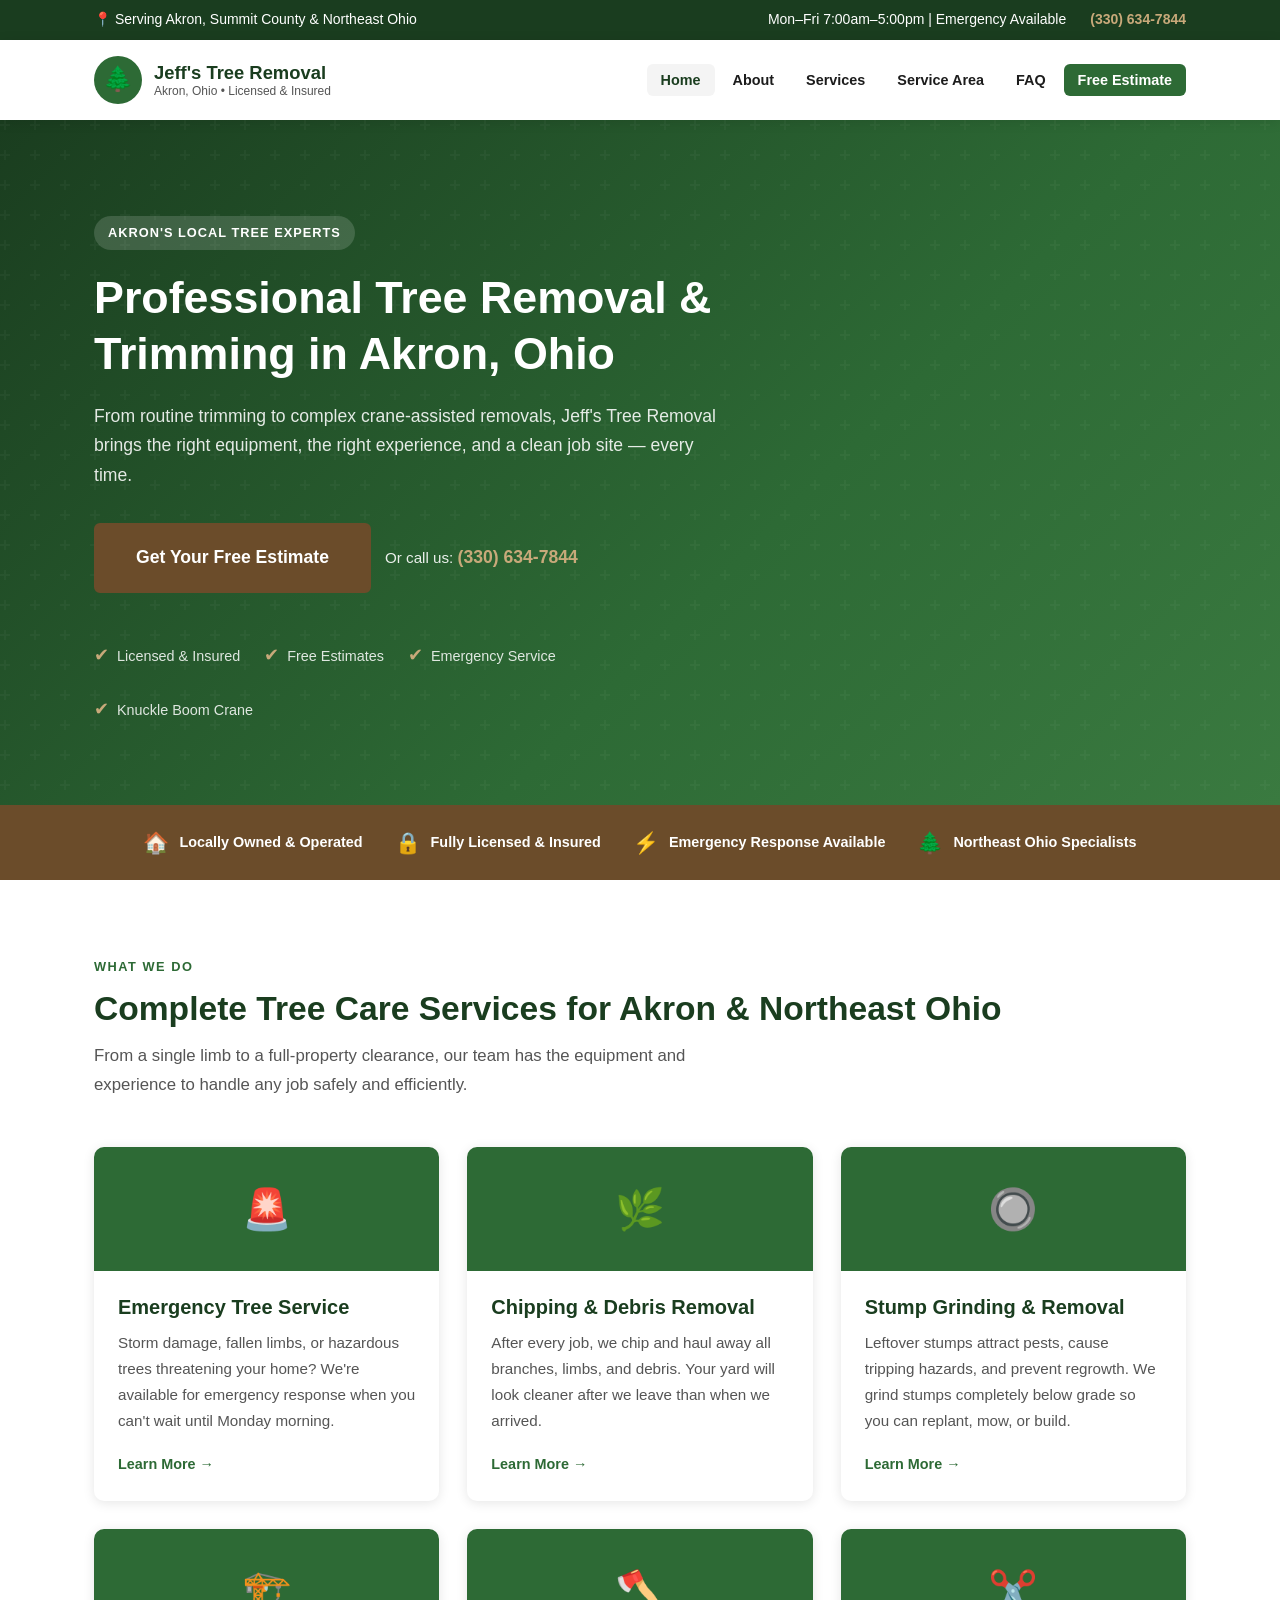
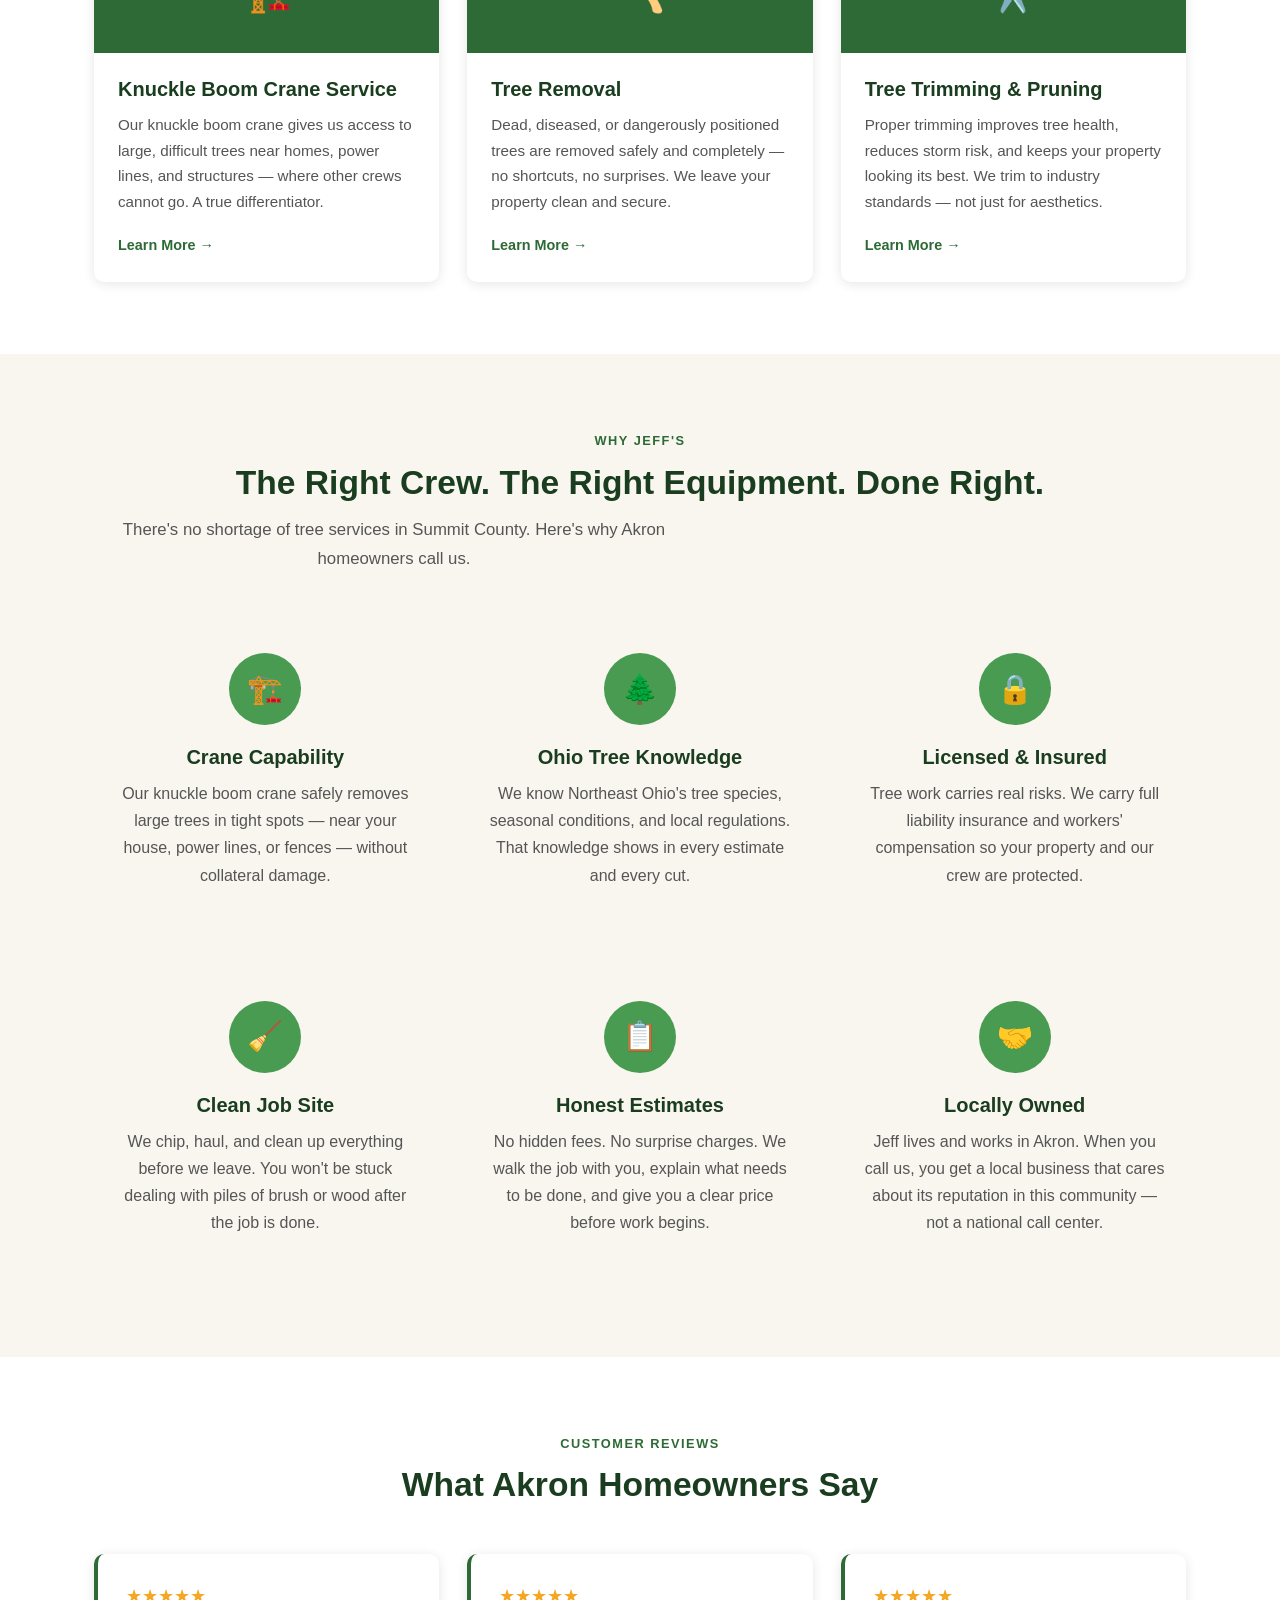
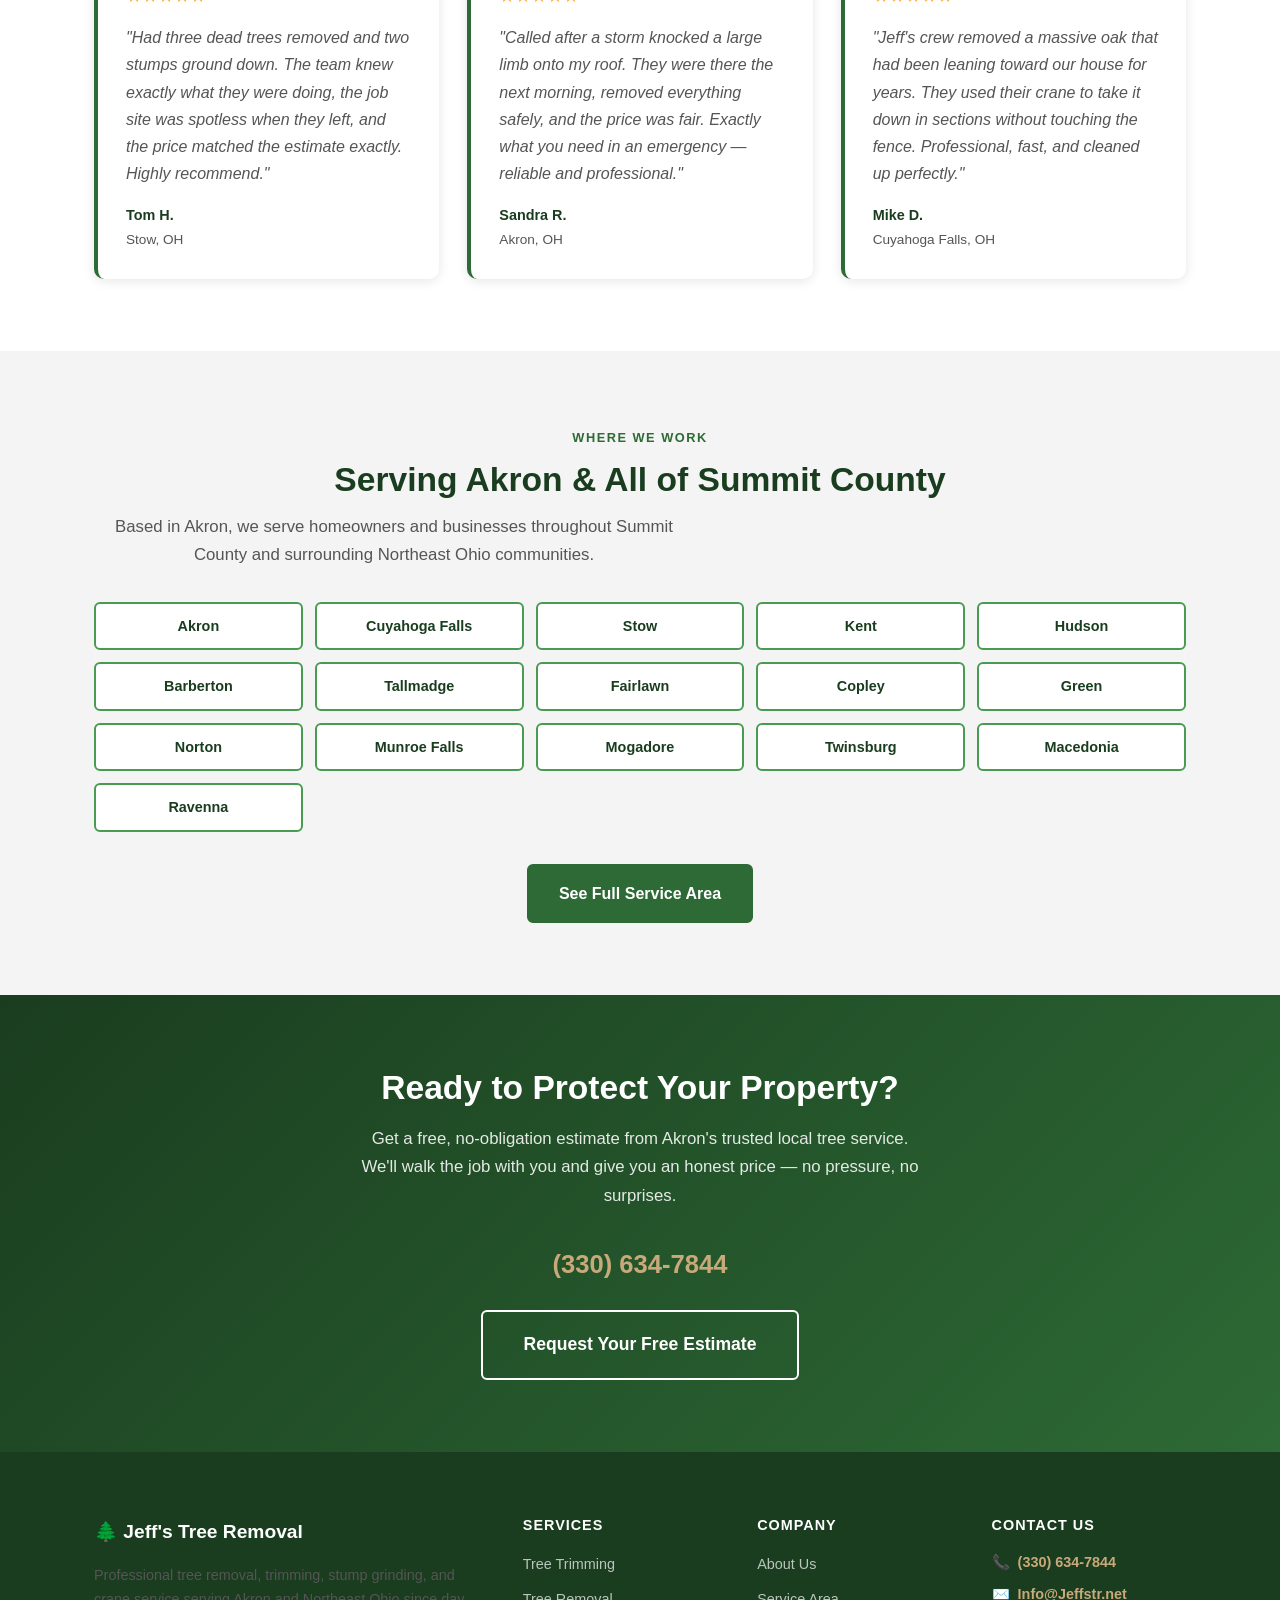
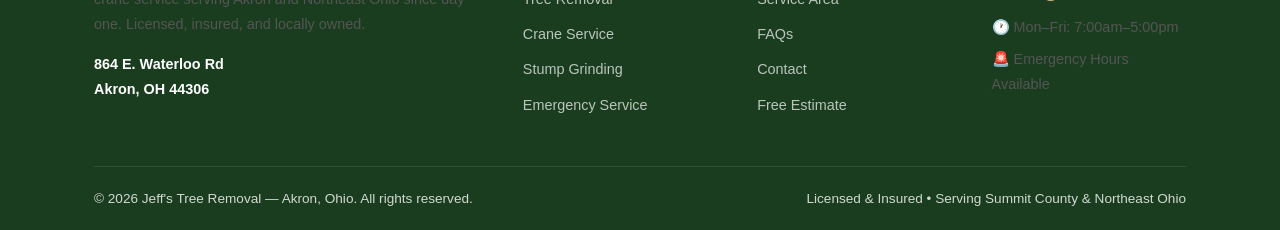
==== commit 09e0bb1e: "Sync content from Payload CMS" ====
--- a/index.html
+++ b/index.html
@@ -1,6 +1,4 @@
-<!DOCTYPE html>
-<html lang="en">
-<head>
+<!DOCTYPE html><html lang="en"><head>
   <meta charset="UTF-8">
   <meta name="viewport" content="width=device-width, initial-scale=1.0">
   <title>Tree Removal &amp; Trimming in Akron, OH | Jeff's Tree Removal</title>
@@ -62,8 +60,8 @@
     <div class="container">
       <span>📍 Serving Akron, Summit County &amp; Northeast Ohio</span>
       <div class="topbar-items">
-        <span>Mon–Fri 7am–5pm &nbsp;|&nbsp; Emergency Available</span>
-        <a href="tel:3306347844">📞 (330) 634-7844</a>
+        <span>Mon–Fri 7:00am–5:00pm | Emergency Available</span>
+        <a href="tel:3306347844">(330) 634-7844</a>
       </div>
     </div>
   </div>
@@ -75,7 +73,7 @@
         <div class="logo-icon">🌲</div>
         <div class="logo-text">
           <div class="logo-name">Jeff's Tree Removal</div>
-          <div class="logo-tag">Akron, Ohio &bull; Licensed &amp; Insured</div>
+          <div class="logo-tag">Akron, Ohio • Licensed &amp; Insured</div>
         </div>
       </a>
       <nav>
@@ -132,55 +130,54 @@
         <p>From a single limb to a full-property clearance, our team has the equipment and experience to handle any job safely and efficiently.</p>
       </div>
       <div class="services-grid">
-        <div class="service-card">
-          <div class="service-card-icon">✂️</div>
-          <div class="service-card-body">
-            <h3>Tree Trimming &amp; Pruning</h3>
-            <p>Proper trimming improves tree health, reduces storm risk, and keeps your property looking its best. We trim to industry standards — not just for aesthetics.</p>
-            <a href="tree-trimming.html" class="learn-more">Learn More →</a>
-          </div>
-        </div>
-        <div class="service-card">
-          <div class="service-card-icon">🪓</div>
-          <div class="service-card-body">
-            <h3>Tree Removal</h3>
-            <p>Dead, diseased, or dangerously positioned trees are removed safely and completely — no shortcuts, no surprises. We leave your property clean and secure.</p>
-            <a href="tree-removal.html" class="learn-more">Learn More →</a>
-          </div>
-        </div>
-        <div class="service-card">
-          <div class="service-card-icon">🏗️</div>
-          <div class="service-card-body">
-            <h3>Knuckle Boom Crane Service</h3>
-            <p>Our knuckle boom crane gives us access to large, difficult trees near homes, power lines, and structures — where other crews can't go. A true differentiator.</p>
-            <a href="crane-service.html" class="learn-more">Learn More →</a>
-          </div>
-        </div>
-        <div class="service-card">
-          <div class="service-card-icon">🔘</div>
-          <div class="service-card-body">
-            <h3>Stump Grinding &amp; Removal</h3>
-            <p>Leftover stumps attract pests, cause tripping hazards, and prevent regrowth. We grind stumps completely below grade so you can replant, mow, or build.</p>
-            <a href="stump-grinding.html" class="learn-more">Learn More →</a>
-          </div>
-        </div>
-        <div class="service-card">
-          <div class="service-card-icon">🌿</div>
-          <div class="service-card-body">
-            <h3>Chipping &amp; Debris Removal</h3>
-            <p>After every job, we chip and haul away all branches, limbs, and debris. Your yard will look cleaner after we leave than when we arrived.</p>
-            <a href="services.html" class="learn-more">Learn More →</a>
-          </div>
-        </div>
-        <div class="service-card">
-          <div class="service-card-icon">🚨</div>
-          <div class="service-card-body">
-            <h3>Emergency Tree Service</h3>
-            <p>Storm damage, fallen limbs, or hazardous trees threatening your home? We're available for emergency response when you can't wait until Monday morning.</p>
-            <a href="contact.html" class="learn-more">Call Now →</a>
-          </div>
-        </div>
-      </div>
+      <div class="service-card">
+        <div class="service-card-icon">🚨</div>
+        <div class="service-card-body">
+          <h3>Emergency Tree Service</h3>
+          <p>Storm damage, fallen limbs, or hazardous trees threatening your home? We're available for emergency response when you can't wait until Monday morning.</p>
+          <a href="emergency.html" class="learn-more">Learn More →</a>
+        </div>
+      </div>
+      <div class="service-card">
+        <div class="service-card-icon">🌿</div>
+        <div class="service-card-body">
+          <h3>Chipping &amp; Debris Removal</h3>
+          <p>After every job, we chip and haul away all branches, limbs, and debris. Your yard will look cleaner after we leave than when we arrived.</p>
+          <a href="debris-removal.html" class="learn-more">Learn More →</a>
+        </div>
+      </div>
+      <div class="service-card">
+        <div class="service-card-icon">🔘</div>
+        <div class="service-card-body">
+          <h3>Stump Grinding &amp; Removal</h3>
+          <p>Leftover stumps attract pests, cause tripping hazards, and prevent regrowth. We grind stumps completely below grade so you can replant, mow, or build.</p>
+          <a href="stump-grinding.html" class="learn-more">Learn More →</a>
+        </div>
+      </div>
+      <div class="service-card">
+        <div class="service-card-icon">🏗️</div>
+        <div class="service-card-body">
+          <h3>Knuckle Boom Crane Service</h3>
+          <p>Our knuckle boom crane gives us access to large, difficult trees near homes, power lines, and structures — where other crews cannot go. A true differentiator.</p>
+          <a href="crane-service.html" class="learn-more">Learn More →</a>
+        </div>
+      </div>
+      <div class="service-card">
+        <div class="service-card-icon">🪓</div>
+        <div class="service-card-body">
+          <h3>Tree Removal</h3>
+          <p>Dead, diseased, or dangerously positioned trees are removed safely and completely — no shortcuts, no surprises. We leave your property clean and secure.</p>
+          <a href="tree-removal.html" class="learn-more">Learn More →</a>
+        </div>
+      </div>
+      <div class="service-card">
+        <div class="service-card-icon">✂️</div>
+        <div class="service-card-body">
+          <h3>Tree Trimming &amp; Pruning</h3>
+          <p>Proper trimming improves tree health, reduces storm risk, and keeps your property looking its best. We trim to industry standards — not just for aesthetics.</p>
+          <a href="tree-trimming.html" class="learn-more">Learn More →</a>
+        </div>
+      </div></div>
     </div>
   </section>
 
@@ -235,25 +232,24 @@
         <h2>What Akron Homeowners Say</h2>
       </div>
       <div class="testimonials-grid">
-        <div class="testimonial-card">
-          <div class="testimonial-stars">★★★★★</div>
-          <p class="testimonial-text">"Jeff's crew removed a massive oak that had been leaning toward our house for years. They used their crane to take it down in sections without touching the fence. Professional, fast, and cleaned up perfectly."</p>
-          <div class="testimonial-author">Mike D.</div>
-          <div class="testimonial-location">Cuyahoga Falls, OH</div>
-        </div>
-        <div class="testimonial-card">
-          <div class="testimonial-stars">★★★★★</div>
-          <p class="testimonial-text">"Called after a storm knocked a large limb onto my roof. They were there the next morning, removed everything safely, and the price was fair. Exactly what you need in an emergency — reliable and professional."</p>
-          <div class="testimonial-author">Sandra R.</div>
-          <div class="testimonial-location">Akron, OH</div>
-        </div>
-        <div class="testimonial-card">
-          <div class="testimonial-stars">★★★★★</div>
-          <p class="testimonial-text">"Had three dead trees removed and two stumps ground down. The team knew exactly what they were doing, the job site was spotless when they left, and the price matched the estimate exactly. Highly recommend."</p>
-          <div class="testimonial-author">Tom H.</div>
-          <div class="testimonial-location">Stow, OH</div>
-        </div>
-      </div>
+      <div class="testimonial-card">
+        <div class="testimonial-stars">★★★★★</div>
+        <p class="testimonial-text">"Had three dead trees removed and two stumps ground down. The team knew exactly what they were doing, the job site was spotless when they left, and the price matched the estimate exactly. Highly recommend."</p>
+        <div class="testimonial-author">Tom H.</div>
+        <div class="testimonial-location">Stow, OH</div>
+      </div>
+      <div class="testimonial-card">
+        <div class="testimonial-stars">★★★★★</div>
+        <p class="testimonial-text">"Called after a storm knocked a large limb onto my roof. They were there the next morning, removed everything safely, and the price was fair. Exactly what you need in an emergency — reliable and professional."</p>
+        <div class="testimonial-author">Sandra R.</div>
+        <div class="testimonial-location">Akron, OH</div>
+      </div>
+      <div class="testimonial-card">
+        <div class="testimonial-stars">★★★★★</div>
+        <p class="testimonial-text">"Jeff's crew removed a massive oak that had been leaning toward our house for years. They used their crane to take it down in sections without touching the fence. Professional, fast, and cleaned up perfectly."</p>
+        <div class="testimonial-author">Mike D.</div>
+        <div class="testimonial-location">Cuyahoga Falls, OH</div>
+      </div></div>
     </div>
   </section>
 
@@ -342,10 +338,11 @@
     <div class="container">
       <div class="footer-bottom">
         <span>© 2026 Jeff's Tree Removal — Akron, Ohio. All rights reserved.</span>
-        <span>Licensed &amp; Insured &bull; Serving Summit County &amp; Northeast Ohio</span>
+        <span>Licensed &amp; Insured • Serving Summit County &amp; Northeast Ohio</span>
       </div>
     </div>
   </footer>
 
-</body>
-</html>
+
+
+</body></html>
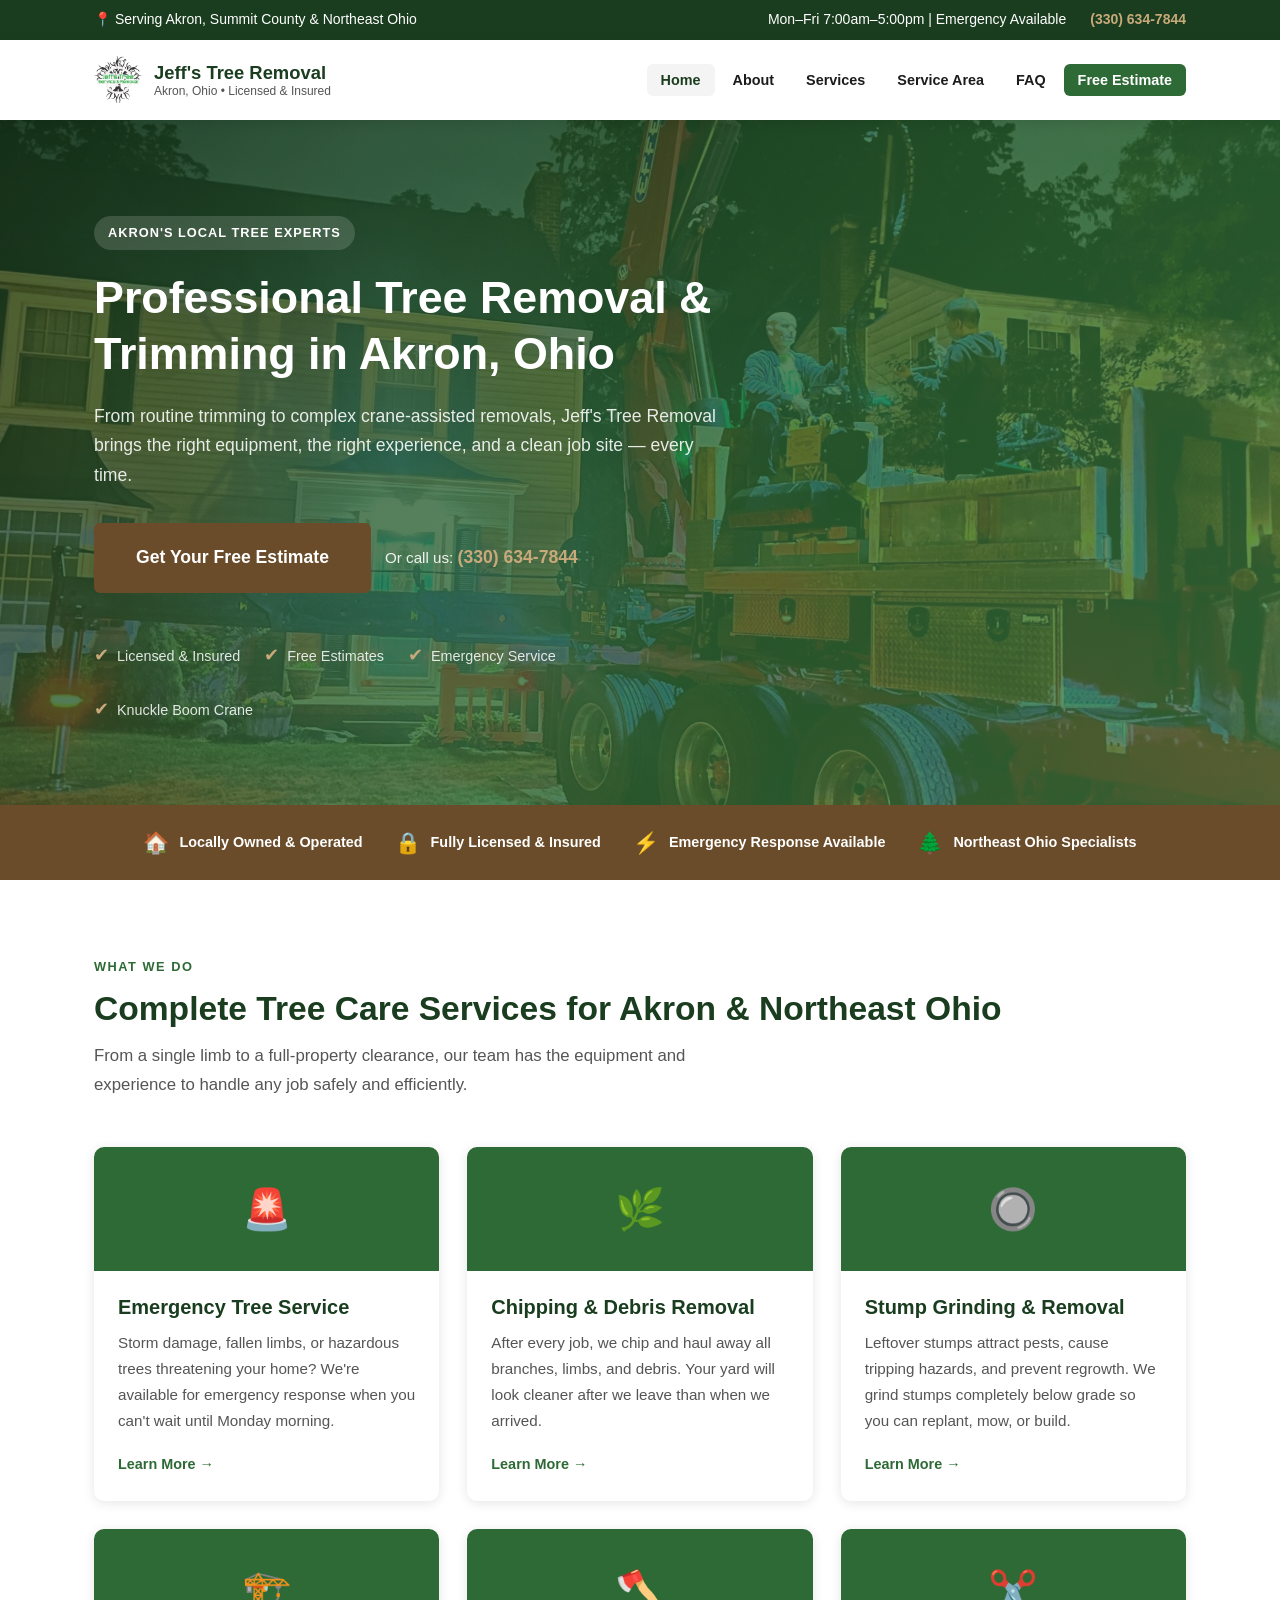
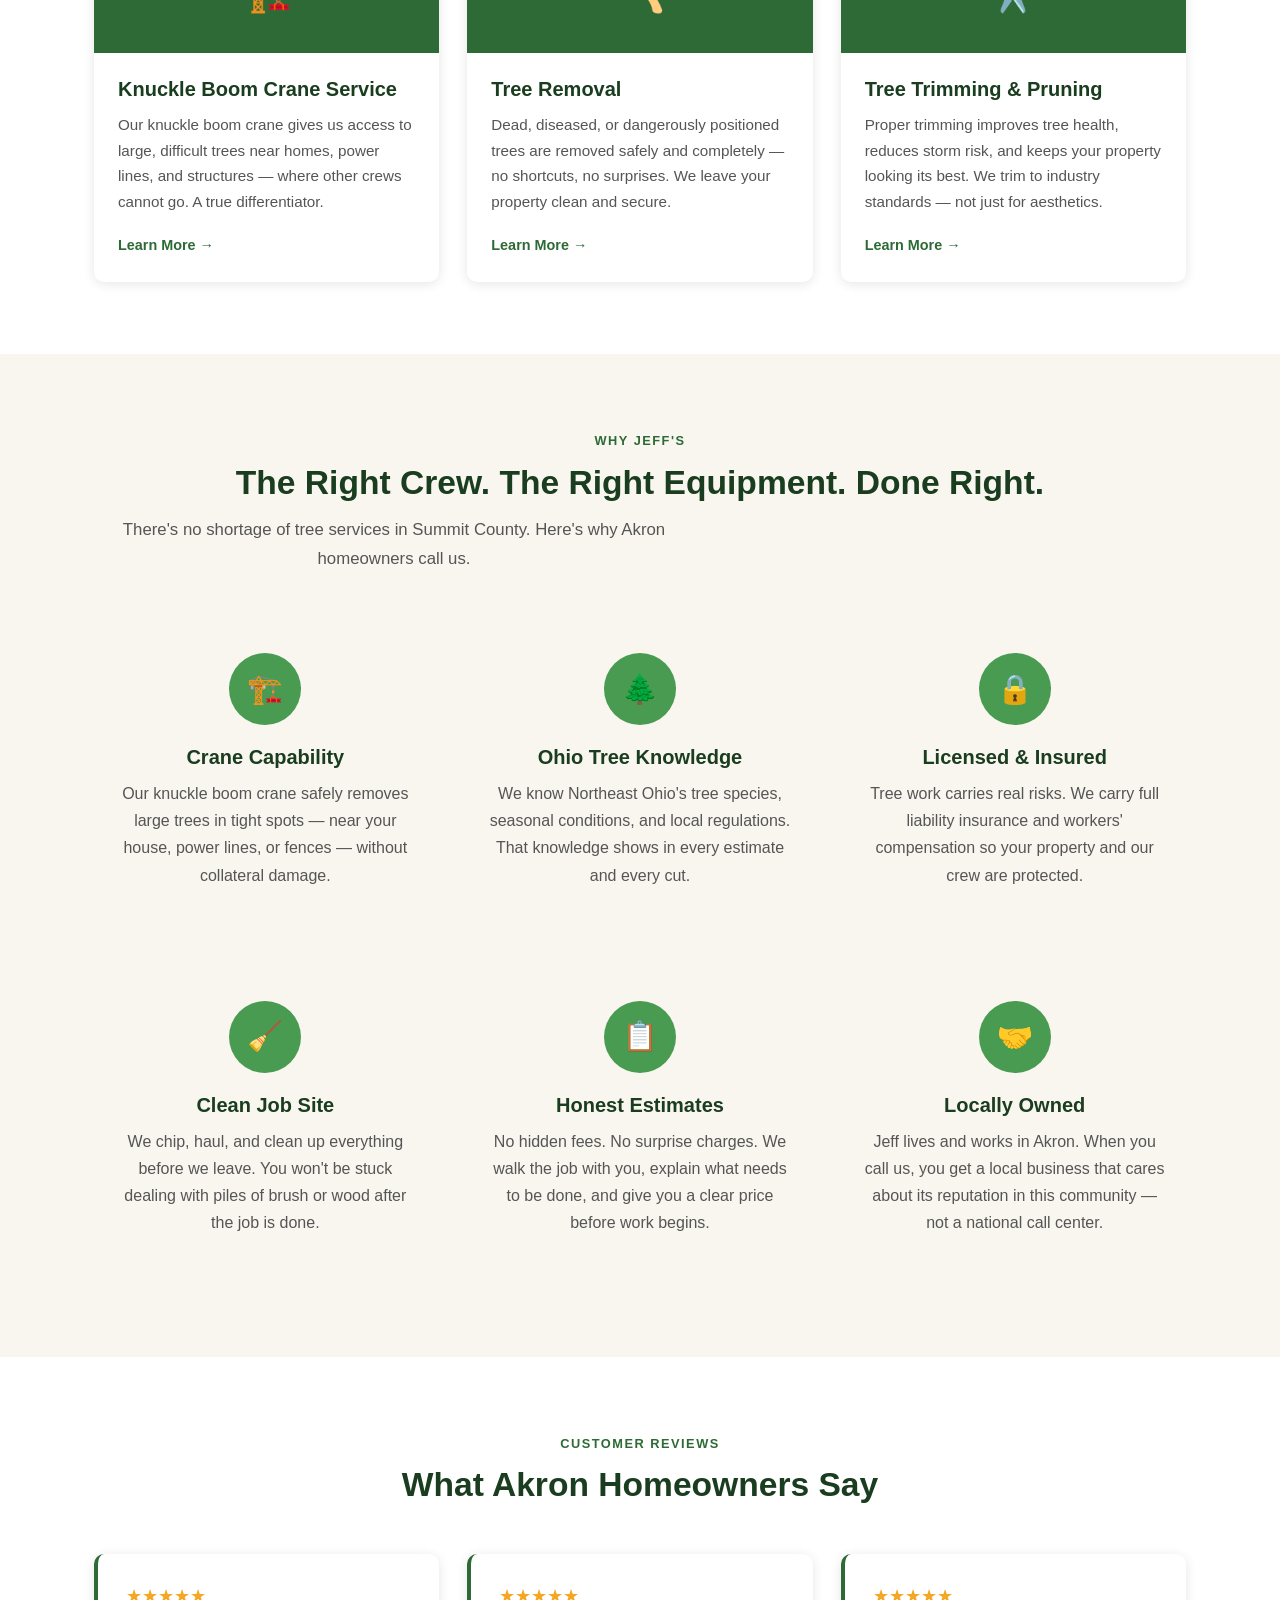
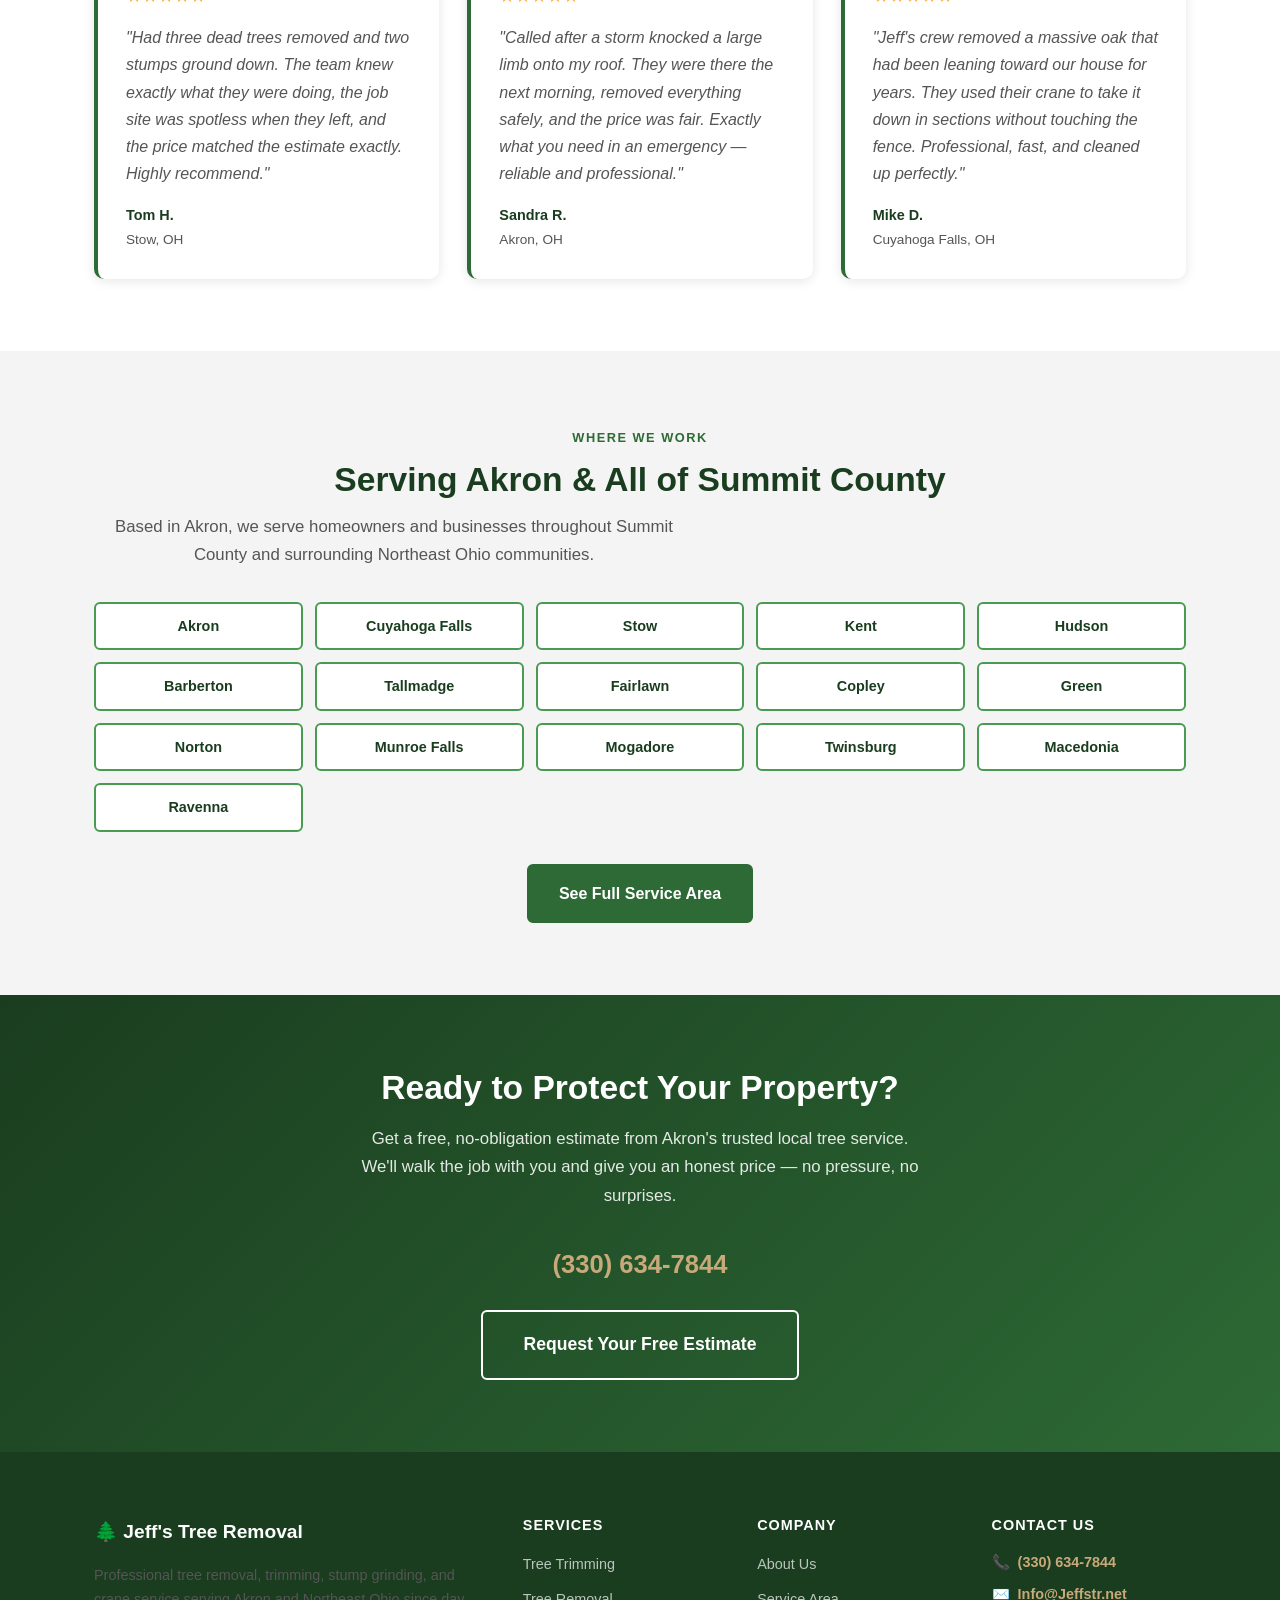
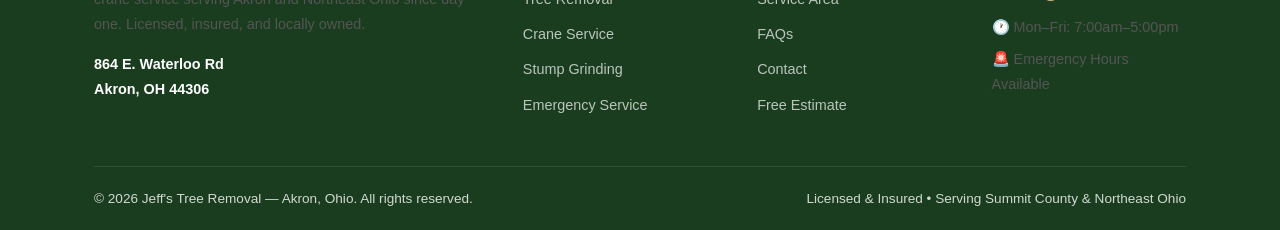
==== commit 4a25a42b: "Add hero bg image and real logo from current site" ====
--- a/index.html
+++ b/index.html
@@ -2,8 +2,16 @@
   <meta charset="UTF-8">
   <meta name="viewport" content="width=device-width, initial-scale=1.0">
   <title>Tree Removal &amp; Trimming in Akron, OH | Jeff's Tree Removal</title>
-  <meta name="description" content="Jeff's Tree Removal provides professional tree trimming, tree removal, stump grinding, and knuckle boom crane service throughout Akron and Northeast Ohio. Call (330) 634-7844 for a free estimate.">
+  <meta name="description" content="Jeff's Tree Removal — professional tree trimming, removal, stump grinding, and crane service in Akron, OH. Call (330) 634-7844 for a free estimate.">
   <link rel="canonical" href="https://www.jeffstr.net/">
+  <meta property="og:type" content="website">
+  <meta property="og:url" content="https://www.jeffstr.net/">
+  <meta property="og:title" content="Tree Removal &amp; Trimming in Akron, OH | Jeff's Tree Removal">
+  <meta property="og:description" content="Jeff's Tree Removal — professional tree trimming, removal, stump grinding, and crane service in Akron, OH. Call (330) 634-7844 for a free estimate.">
+  <meta property="og:site_name" content="Jeff's Tree Removal">
+  <meta name="twitter:card" content="summary">
+  <meta name="twitter:title" content="Tree Removal &amp; Trimming in Akron, OH | Jeff's Tree Removal">
+  <meta name="twitter:description" content="Jeff's Tree Removal — professional tree trimming, removal, stump grinding, and crane service in Akron, OH. Call (330) 634-7844 for a free estimate.">
   <link rel="stylesheet" href="styles.css">
   <script type="application/ld+json">
   {
@@ -70,7 +78,7 @@
   <header class="site-header">
     <div class="header-inner">
       <a href="index.html" class="site-logo">
-        <div class="logo-icon">🌲</div>
+        <div class="logo-icon"><img src="images/logo.png" alt="Jeff's Tree Removal" /></div>
         <div class="logo-text">
           <div class="logo-name">Jeff's Tree Removal</div>
           <div class="logo-tag">Akron, Ohio • Licensed &amp; Insured</div>
--- a/styles.css
+++ b/styles.css
@@ -69,7 +69,8 @@
 .site-header { background: var(--white); box-shadow: var(--shadow); position: sticky; top: 0; z-index: 1000; }
 .header-inner { display: flex; align-items: center; justify-content: space-between; padding: 16px 24px; max-width: 1140px; margin: 0 auto; }
 .site-logo { display: flex; align-items: center; gap: 12px; text-decoration: none !important; }
-.site-logo .logo-icon { width: 48px; height: 48px; background: var(--green-mid); border-radius: 50%; display: flex; align-items: center; justify-content: center; color: white; font-size: 1.5rem; }
+.site-logo .logo-icon { width: 48px; height: 48px; display: flex; align-items: center; justify-content: center; }
+.site-logo .logo-icon img { width: 48px; height: 48px; object-fit: contain; }
 .site-logo .logo-text { line-height: 1.2; }
 .site-logo .logo-name { font-size: 1.15rem; font-weight: 700; color: var(--green-dark); }
 .site-logo .logo-tag { font-size: 0.75rem; color: var(--gray-text); }
@@ -82,7 +83,7 @@
 
 /* Hero */
 .hero { background: linear-gradient(135deg, var(--green-dark) 0%, var(--green-mid) 60%, #3a7a40 100%); color: var(--white); padding: 96px 0 80px; position: relative; overflow: hidden; }
-.hero::before { content: ''; position: absolute; inset: 0; background: url("data:image/svg+xml,%3Csvg width='60' height='60' viewBox='0 0 60 60' xmlns='http://www.w3.org/2000/svg'%3E%3Cg fill='none' fill-rule='evenodd'%3E%3Cg fill='%23ffffff' fill-opacity='0.03'%3E%3Cpath d='M36 34v-4h-2v4h-4v2h4v4h2v-4h4v-2h-4zm0-30V0h-2v4h-4v2h4v4h2V6h4V4h-4zM6 34v-4H4v4H0v2h4v4h2v-4h4v-2H6zM6 4V0H4v4H0v2h4v4h2V6h4V4H6z'/%3E%3C/g%3E%3C/g%3E%3C/svg%3E"); }
+.hero::before { content: ''; position: absolute; inset: 0; background: url('images/hero-bg.jpg') center center / cover no-repeat; opacity: 0.22; }
 .hero .container { position: relative; z-index: 1; }
 .hero-content { max-width: 640px; }
 .hero-badge { display: inline-block; background: rgba(255,255,255,0.15); color: var(--white); padding: 6px 14px; border-radius: 20px; font-size: 0.8rem; font-weight: 700; text-transform: uppercase; letter-spacing: 1px; margin-bottom: 20px; }
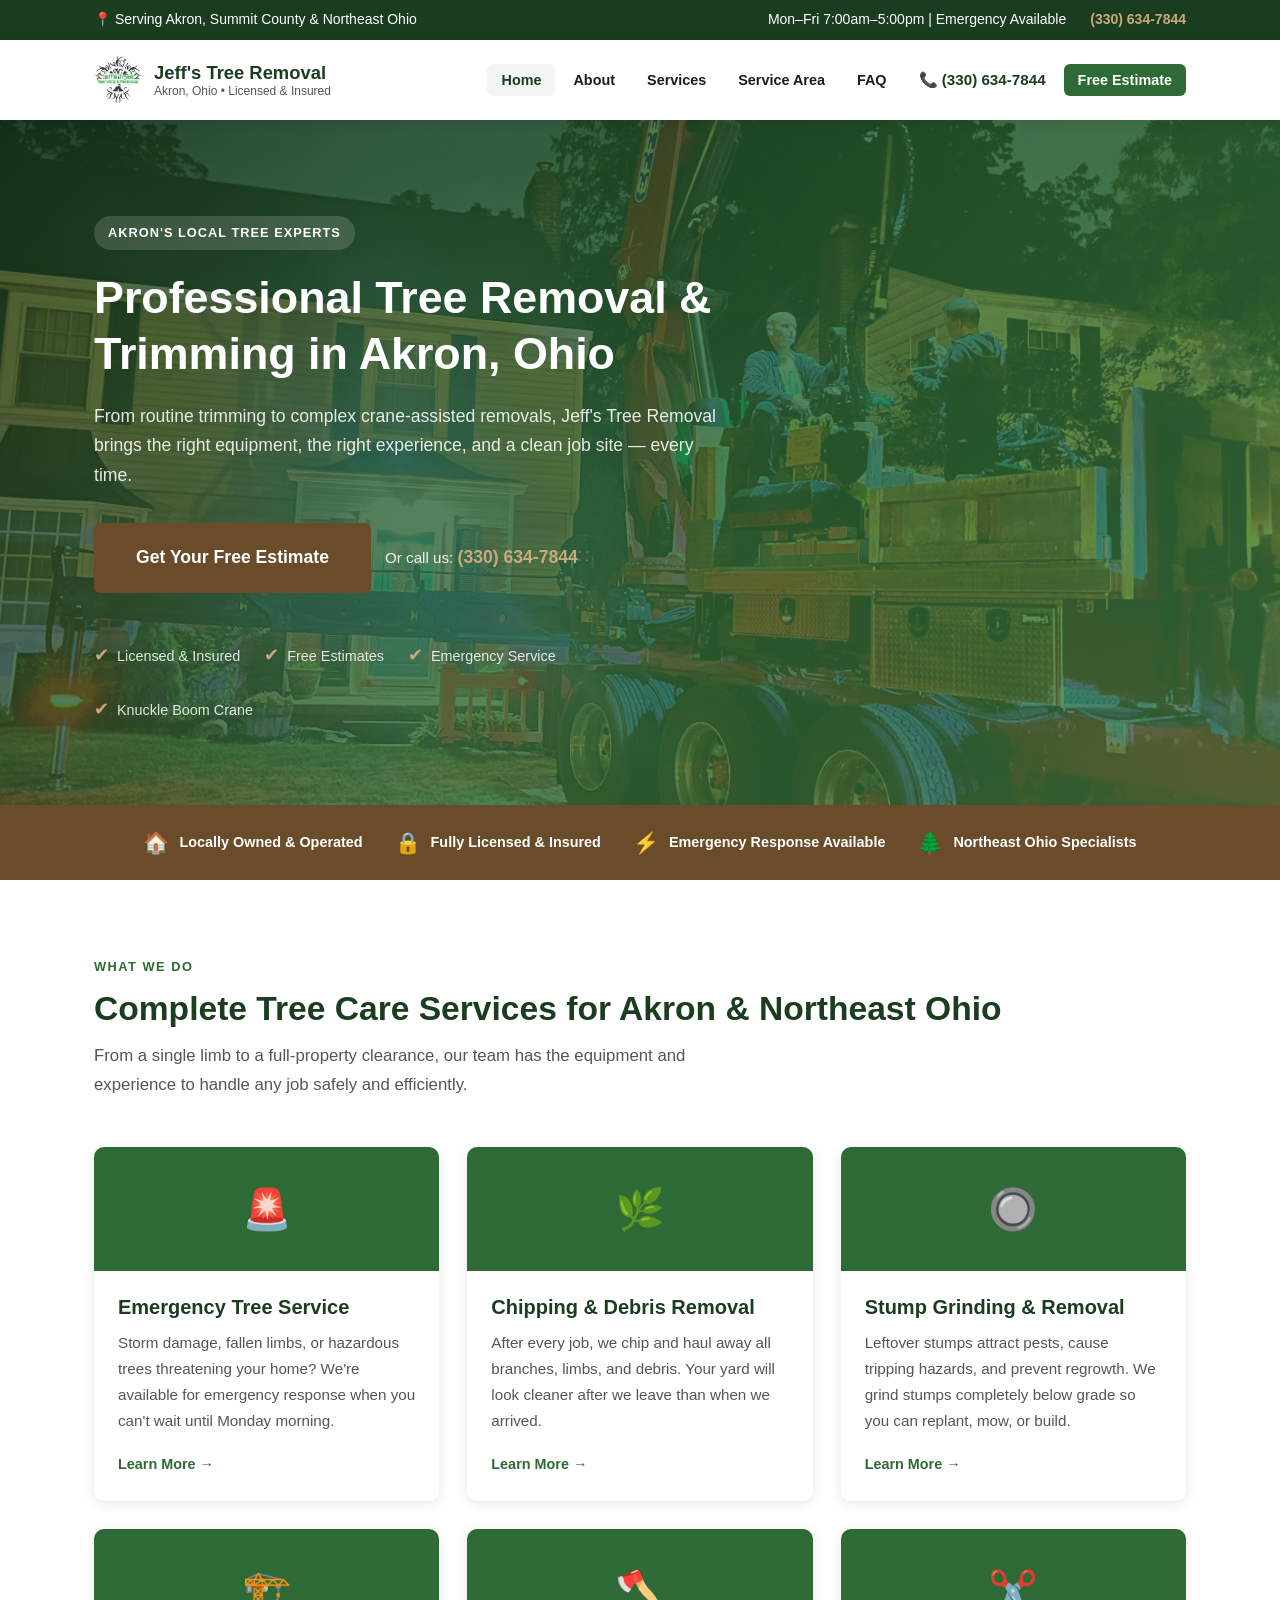
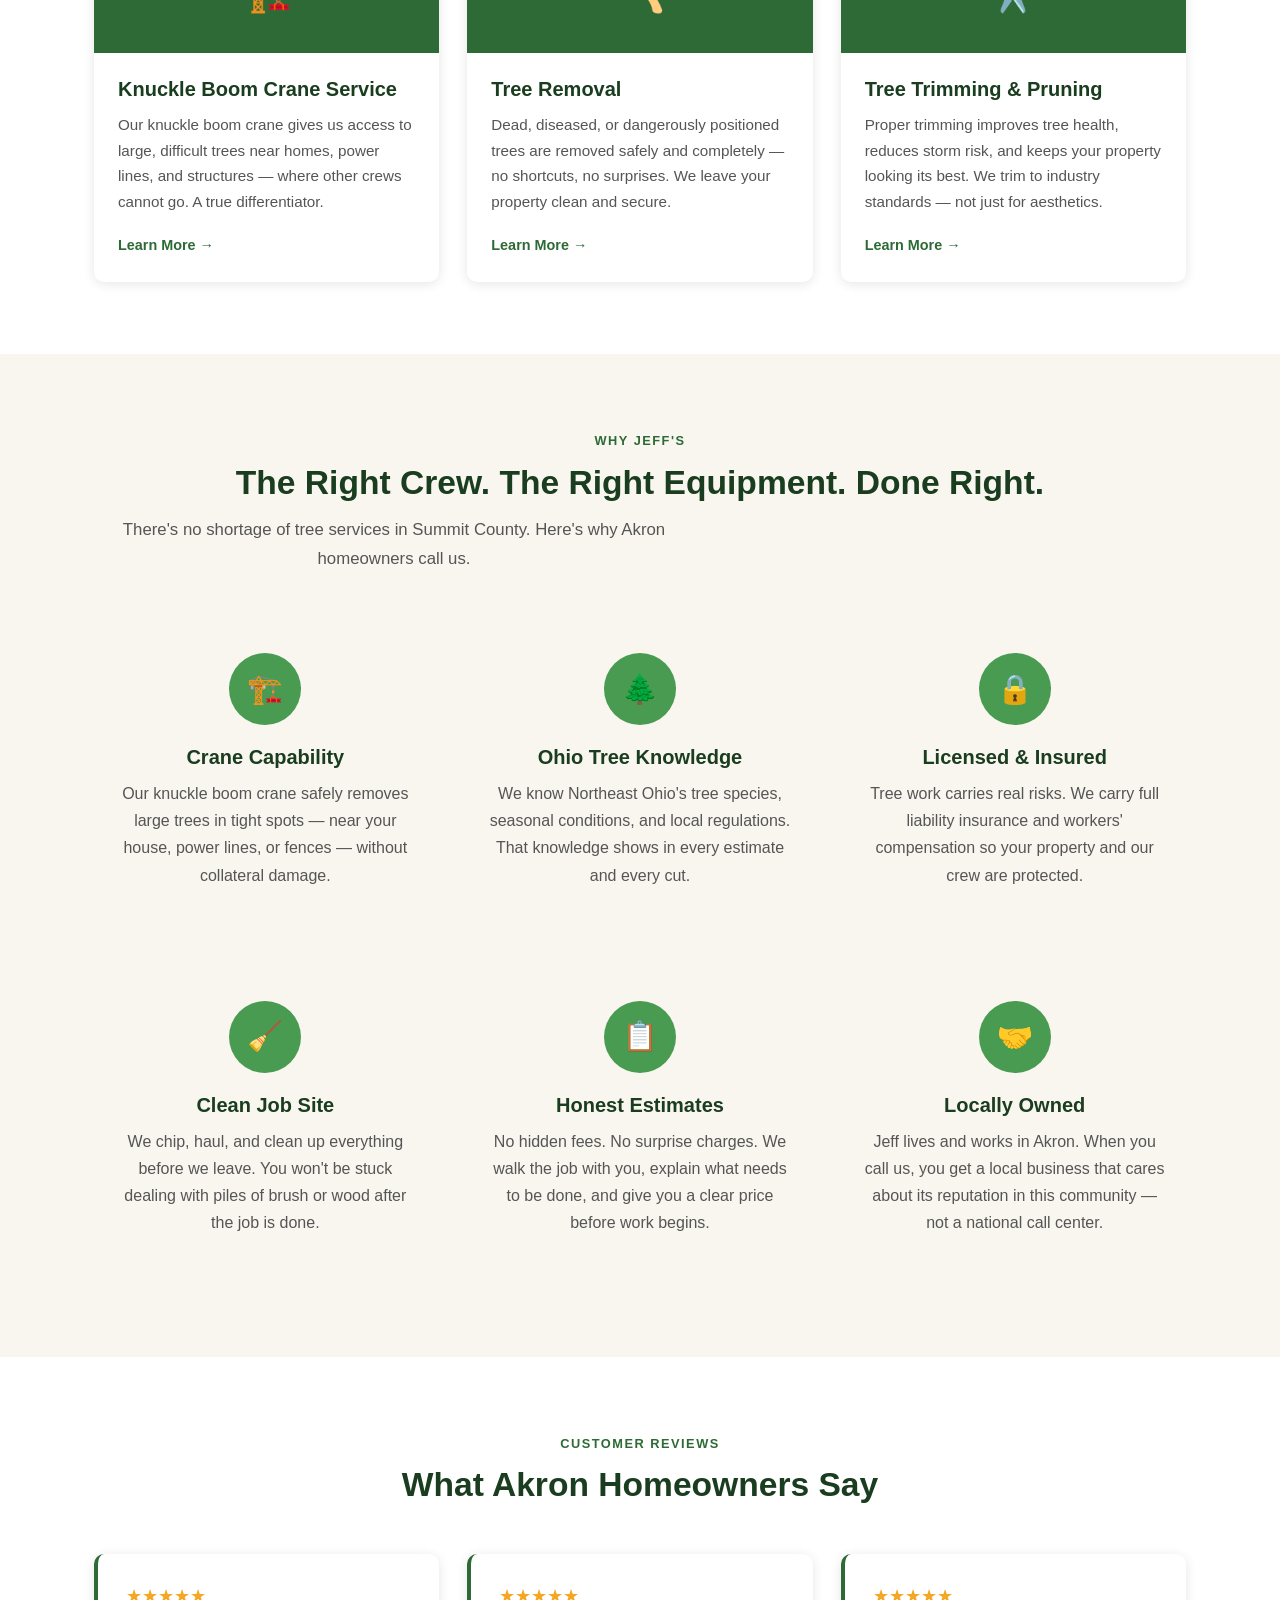
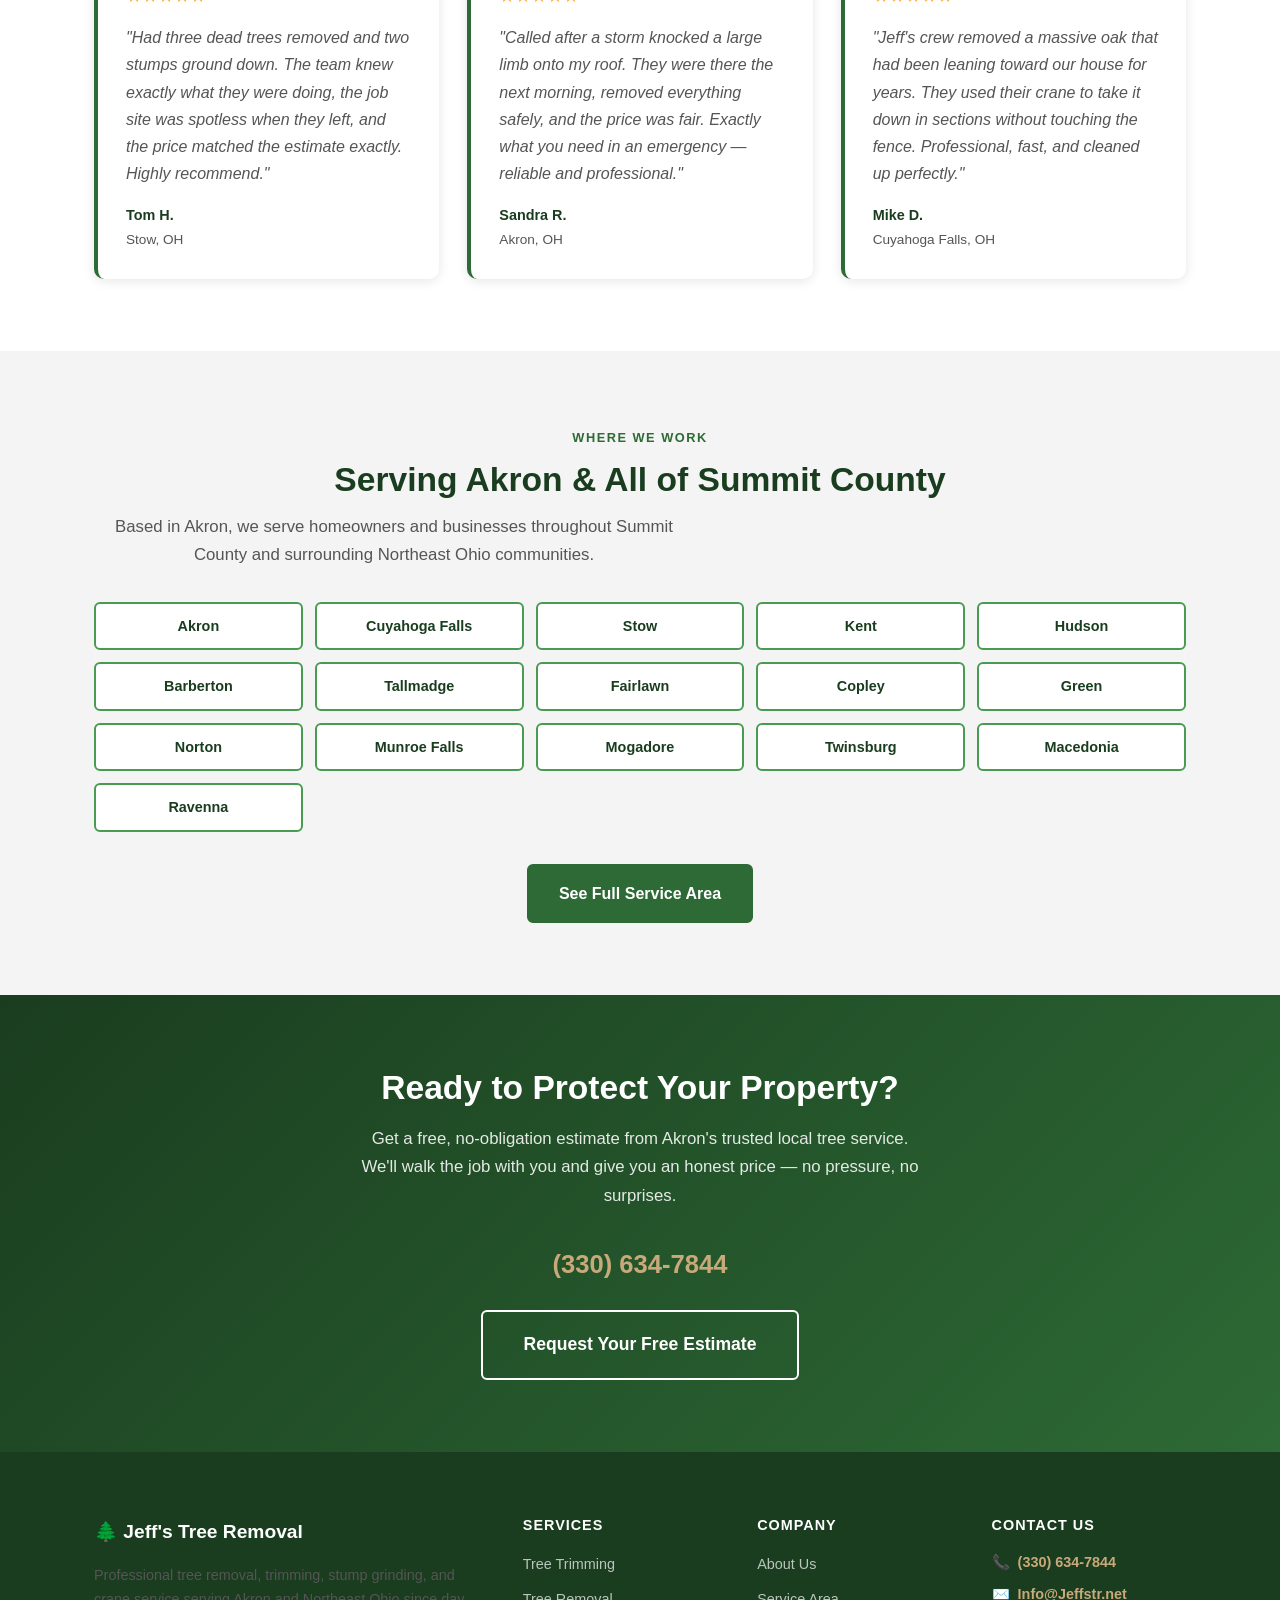
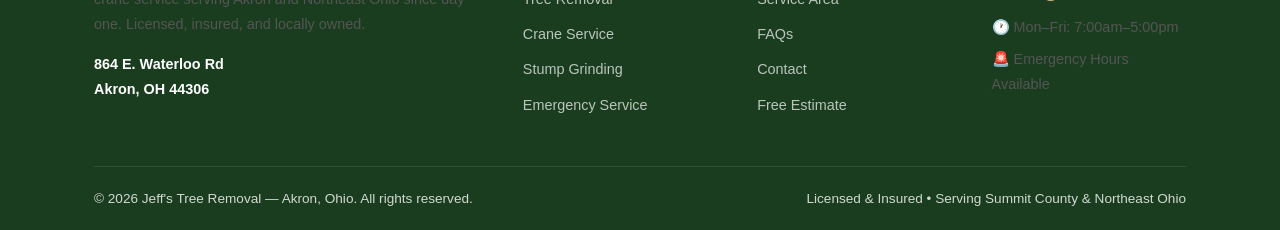
==== commit 914f8f7f: "Add sticky phone number to nav bar" ====
--- a/index.html
+++ b/index.html
@@ -92,7 +92,7 @@
           <li><a href="services.html">Services</a></li>
           <li><a href="service-area.html">Service Area</a></li>
           <li><a href="faq.html">FAQ</a></li>
-          <li><a href="contact.html" class="nav-cta">Free Estimate</a></li>
+          <li class="nav-phone"><a href="tel:3306347844">📞 (330) 634-7844</a></li><li><a href="contact.html" class="nav-cta">Free Estimate</a></li>
         </ul>
       </nav>
     </div>
--- a/styles.css
+++ b/styles.css
@@ -79,6 +79,8 @@
 nav a:hover, nav a.active { background: var(--gray-light); color: var(--green-dark); text-decoration: none; }
 .nav-cta { background: var(--green-mid) !important; color: var(--white) !important; border-radius: var(--radius) !important; }
 .nav-cta:hover { background: var(--green-dark) !important; }
+.nav-phone a { color: var(--green-dark) !important; font-weight: 700; font-size: 0.95rem; white-space: nowrap; text-decoration: none !important; }
+.nav-phone a:hover { color: var(--green-mid) !important; text-decoration: none !important; }
 .menu-toggle { display: none; background: none; border: none; font-size: 1.5rem; cursor: pointer; color: var(--green-dark); }
 
 /* Hero */
